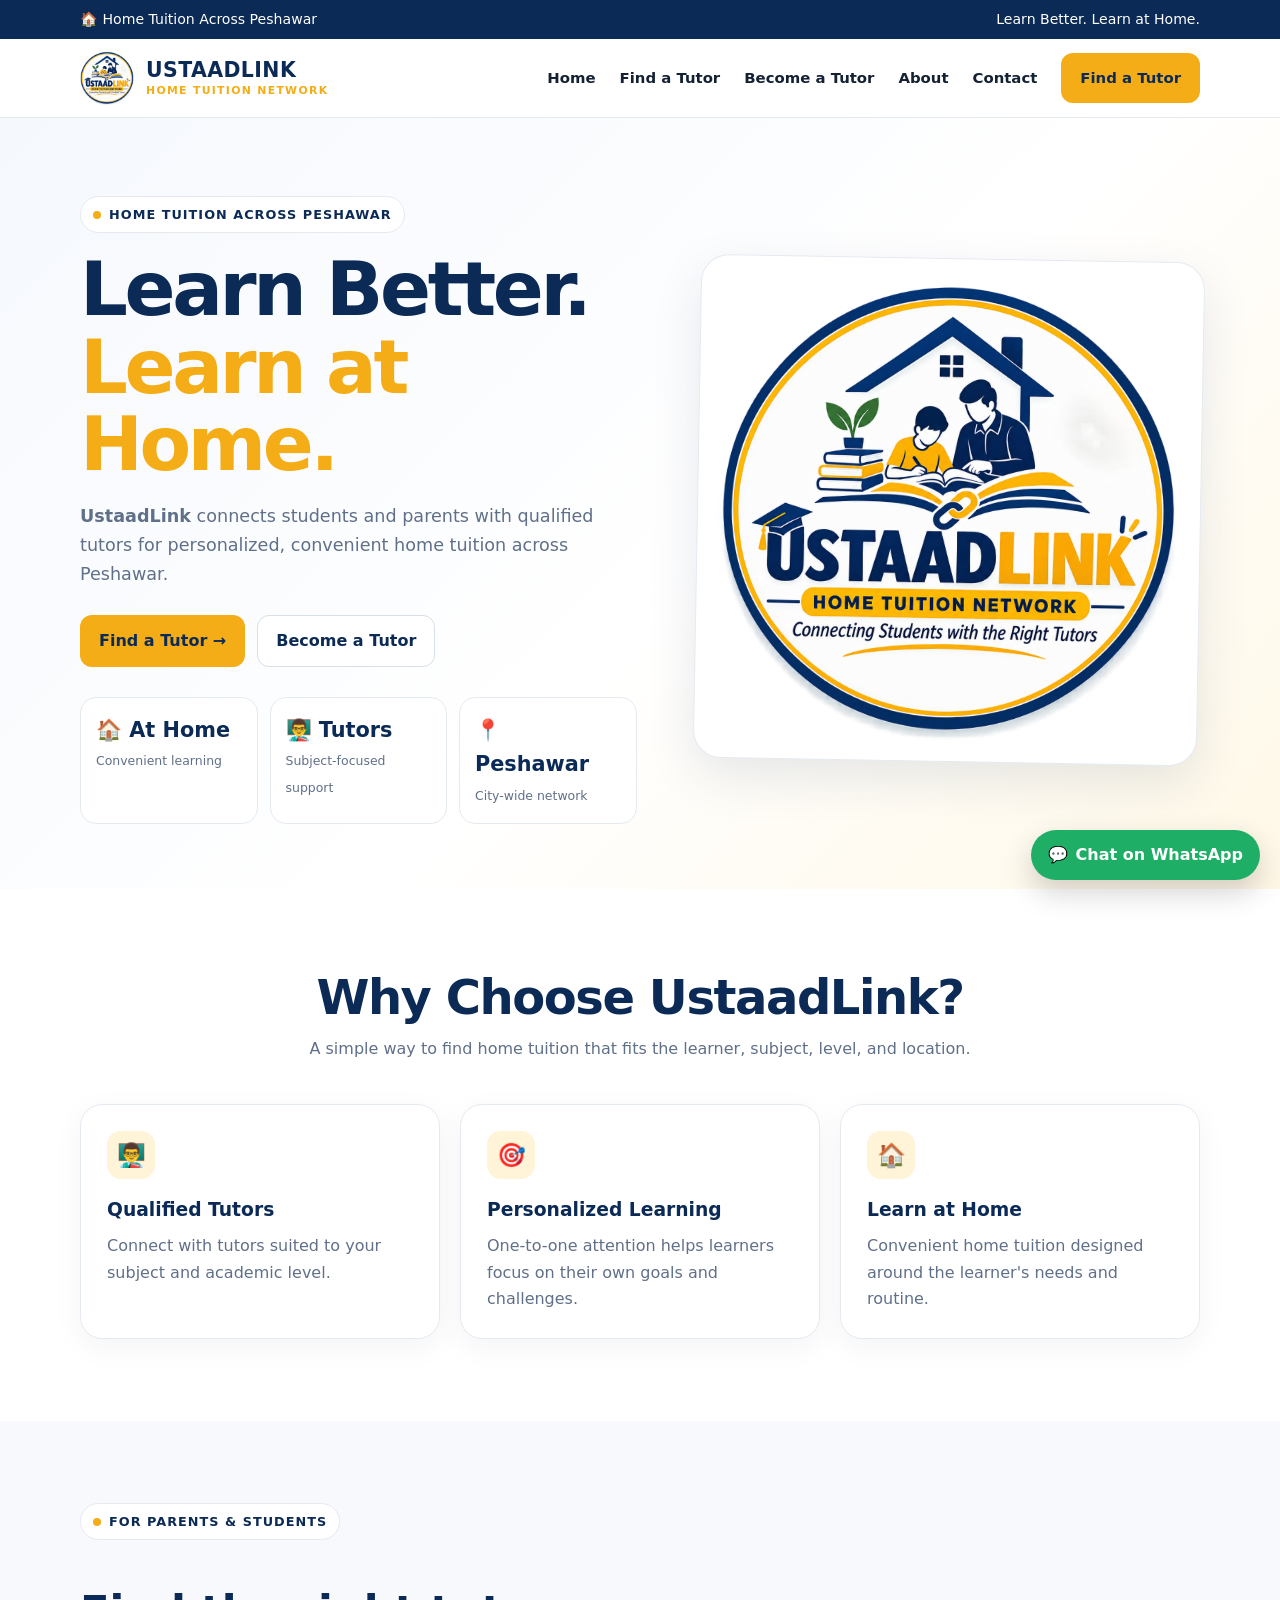
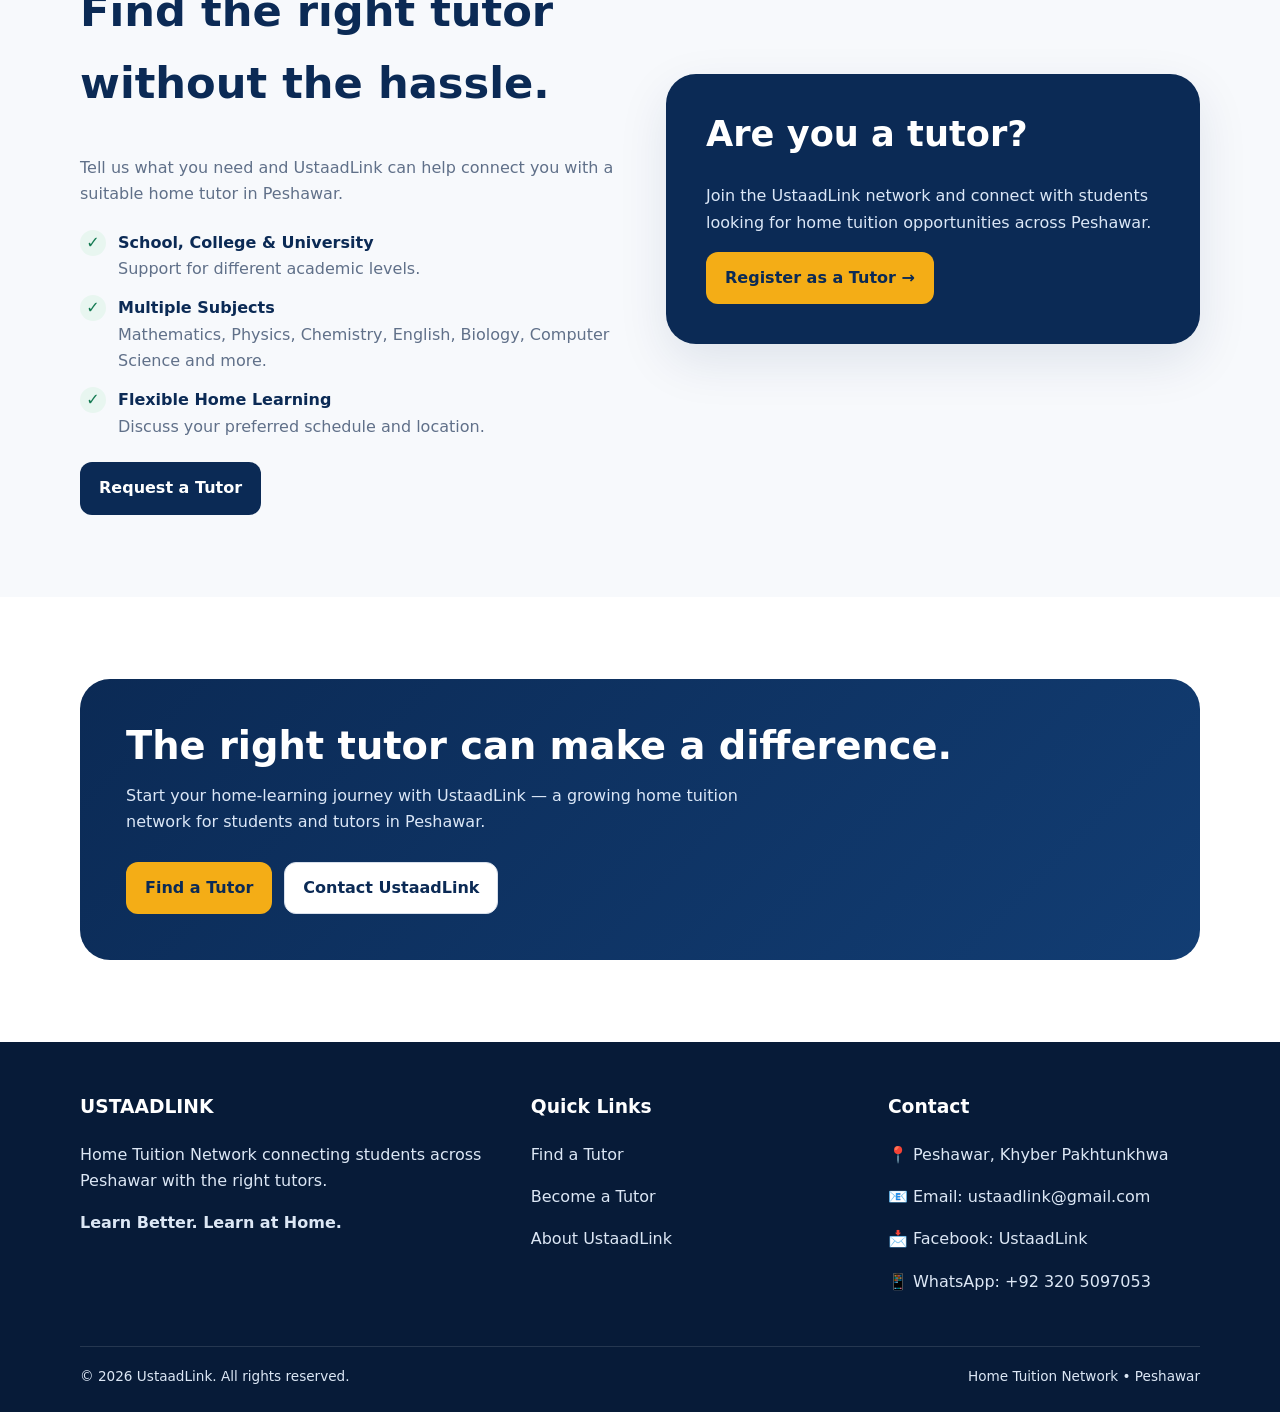
==== index.html @ d50613c5 "Add files via upload" ====
<!doctype html>
<html lang="en"><head><meta charset="utf-8"><meta name="viewport" content="width=device-width,initial-scale=1">
<title>UstaadLink | Home Tuition Network in Peshawar</title><meta name="description" content="UstaadLink connects students across Peshawar with qualified home tutors. Learn better. Learn at home.">
<link rel="stylesheet" href="styles.css"></head><body>

<div class="topbar"><div class="container"><span>🏠 Home Tuition Across Peshawar</span><span>Learn Better. Learn at Home.</span></div></div>
<header class="nav"><div class="container nav-inner">
<a class="brand" href="index.html"><img src="assets/ustaadlink-logo.png" alt="UstaadLink logo"><div class="brand-text"><strong>USTAADLINK</strong><span>HOME TUITION NETWORK</span></div></a>
<button class="menu-btn" aria-label="Open menu">☰</button>
<nav class="nav-links"><a class="active" href="index.html">Home</a><a class="" href="find-tutor.html">Find a Tutor</a><a class="" href="become-tutor.html">Become a Tutor</a><a class="" href="about.html">About</a><a class="" href="contact.html">Contact</a><a class="btn btn-primary" href="find-tutor.html">Find a Tutor</a></nav>
</div></header>

<main>
<section class="hero"><div class="container hero-grid">
<div>
<span class="kicker">Home Tuition Across Peshawar</span>
<h1>Learn Better.<br><span>Learn at Home.</span></h1>
<p><strong>UstaadLink</strong> connects students and parents with qualified tutors for personalized, convenient home tuition across Peshawar.</p>
<div class="actions"><a class="btn btn-primary" href="find-tutor.html">Find a Tutor →</a><a class="btn btn-outline" href="become-tutor.html">Become a Tutor</a></div>
<div class="stats"><div class="stat"><strong>🏠 At Home</strong><span>Convenient learning</span></div><div class="stat"><strong>👨‍🏫 Tutors</strong><span>Subject-focused support</span></div><div class="stat"><strong>📍 Peshawar</strong><span>City-wide network</span></div></div>
</div>
<div class="hero-card"><img src="assets/ustaadlink-logo.png" alt="UstaadLink Home Tuition Network logo"></div>
</div></section>

<section class="section"><div class="container"><div class="section-head"><h2>Why Choose UstaadLink?</h2><p>A simple way to find home tuition that fits the learner, subject, level, and location.</p></div>
<div class="grid-3">
<div class="card"><div class="card-icon">👨‍🏫</div><h3>Qualified Tutors</h3><p>Connect with tutors suited to your subject and academic level.</p></div>
<div class="card"><div class="card-icon">🎯</div><h3>Personalized Learning</h3><p>One-to-one attention helps learners focus on their own goals and challenges.</p></div>
<div class="card"><div class="card-icon">🏠</div><h3>Learn at Home</h3><p>Convenient home tuition designed around the learner's needs and routine.</p></div>
</div></div></section>

<section class="section alt"><div class="container split">
<div><span class="kicker">For Parents & Students</span><h2 style="font-size:2.7rem;color:var(--navy)">Find the right tutor without the hassle.</h2><p style="color:var(--muted)">Tell us what you need and UstaadLink can help connect you with a suitable home tutor in Peshawar.</p>
<div class="checks"><div class="check"><span class="check-icon">✓</span><div><b>School, College & University</b><br><span style="color:var(--muted)">Support for different academic levels.</span></div></div>
<div class="check"><span class="check-icon">✓</span><div><b>Multiple Subjects</b><br><span style="color:var(--muted)">Mathematics, Physics, Chemistry, English, Biology, Computer Science and more.</span></div></div>
<div class="check"><span class="check-icon">✓</span><div><b>Flexible Home Learning</b><br><span style="color:var(--muted)">Discuss your preferred schedule and location.</span></div></div></div>
<a class="btn btn-dark" href="find-tutor.html">Request a Tutor</a></div>
<div class="panel"><h2>Are you a tutor?</h2><p>Join the UstaadLink network and connect with students looking for home tuition opportunities across Peshawar.</p><a class="btn btn-primary" href="become-tutor.html">Register as a Tutor →</a></div>
</div></section>

<section class="section"><div class="container"><div class="cta"><h2>The right tutor can make a difference.</h2><p>Start your home-learning journey with UstaadLink — a growing home tuition network for students and tutors in Peshawar.</p><div class="actions"><a class="btn btn-primary" href="find-tutor.html">Find a Tutor</a><a class="btn btn-outline" href="contact.html">Contact UstaadLink</a></div></div></div></section>
</main>
<footer class="footer">
<div class="container footer-grid">
  <div>
    <h3>USTAADLINK</h3>
    <p>Home Tuition Network connecting students across Peshawar with the right tutors.</p>
    <p><strong>Learn Better. Learn at Home.</strong></p>
  </div>
  <div>
    <h3>Quick Links</h3>
    <p><a href="find-tutor.html">Find a Tutor</a></p>
    <p><a href="become-tutor.html">Become a Tutor</a></p>
    <p><a href="about.html">About UstaadLink</a></p>
  </div>
  <div>
    <h3>Contact</h3>
    <p>📍 Peshawar, Khyber Pakhtunkhwa</p><p>📧 <a href="mailto:ustaadlink@gmail.com">Email: ustaadlink@gmail.com</a></p>
    <p>📩 <a href="https://www.facebook.com/share/1cEtzWxbXN/" target="_blank" rel="noopener">Facebook: UstaadLink</a></p>
    <p>📱 <a href="https://wa.me/923205097053?text=Hello%20UstaadLink%2C%20I%20would%20like%20to%20know%20about%20home%20tuition." target="_blank" rel="noopener">WhatsApp: +92 320 5097053</a></p>
  </div>
</div>
<div class="container footer-bottom"><span>© <span id="year"></span> UstaadLink. All rights reserved.</span><span>Home Tuition Network • Peshawar</span></div>
</footer>
<a class="wa-float" href="https://wa.me/923205097053?text=Hello%20UstaadLink%2C%20I%20would%20like%20to%20know%20about%20home%20tuition." target="_blank" rel="noopener" aria-label="Chat with UstaadLink on WhatsApp">💬 <span>Chat on WhatsApp</span></a>
<script src="script.js"></script></body></html>
---- styles.css ----
:root{
  --navy:#0b2a55;
  --navy-2:#123d73;
  --gold:#f4ad16;
  --gold-2:#ffd36a;
  --ink:#142033;
  --muted:#607089;
  --paper:#f7f9fc;
  --white:#fff;
  --line:#e5eaf1;
  --success:#147a52;
  --shadow:0 18px 50px rgba(11,42,85,.10);
  --radius:22px;
}
*{box-sizing:border-box}
html{scroll-behavior:smooth}
body{margin:0;font-family:Inter,ui-sans-serif,system-ui,-apple-system,BlinkMacSystemFont,"Segoe UI",sans-serif;color:var(--ink);background:var(--white);line-height:1.65}
img{max-width:100%;display:block}
a{color:inherit;text-decoration:none}
.container{width:min(1120px,92%);margin:auto}
.topbar{background:var(--navy);color:#fff;font-size:.88rem}
.topbar .container{display:flex;justify-content:space-between;gap:20px;padding:8px 0}
.nav{position:sticky;top:0;z-index:50;background:rgba(255,255,255,.96);backdrop-filter:blur(12px);border-bottom:1px solid var(--line)}
.nav-inner{min-height:78px;display:flex;align-items:center;justify-content:space-between;gap:24px}
.brand{display:flex;align-items:center;gap:12px;font-weight:900}
.brand img{width:54px;height:54px;object-fit:contain}
.brand-text{line-height:1.05}
.brand-text strong{display:block;color:var(--navy);font-size:1.28rem;letter-spacing:.02em}
.brand-text span{display:block;color:var(--gold);font-size:.68rem;font-weight:800;letter-spacing:.12em;margin-top:4px}
.nav-links{display:flex;align-items:center;gap:24px;font-weight:700;font-size:.93rem}
.nav-links a:hover{color:var(--gold)}
.menu-btn{display:none;border:0;background:transparent;font-size:1.7rem;color:var(--navy)}
.btn{display:inline-flex;align-items:center;justify-content:center;gap:9px;border-radius:12px;padding:12px 18px;font-weight:800;border:1px solid transparent;cursor:pointer;transition:.2s}
.btn-primary{background:var(--gold);color:var(--navy)}
.btn-primary:hover{transform:translateY(-2px);box-shadow:0 10px 24px rgba(244,173,22,.25)}
.btn-dark{background:var(--navy);color:#fff}
.btn-outline{background:#fff;color:var(--navy);border-color:#d7dfeb}
.hero{background:linear-gradient(135deg,#f5f8fd 0%,#fff 56%,#fff8e7 100%);padding:78px 0 65px;overflow:hidden}
.hero-grid{display:grid;grid-template-columns:1.05fr .95fr;align-items:center;gap:60px}
.kicker{display:inline-flex;align-items:center;gap:8px;color:var(--navy);background:#fff;border:1px solid var(--line);padding:7px 12px;border-radius:999px;font-size:.8rem;font-weight:900;text-transform:uppercase;letter-spacing:.08em}
.kicker::before{content:"";width:8px;height:8px;background:var(--gold);border-radius:50%}
h1{font-size:clamp(2.55rem,6vw,4.7rem);line-height:1.03;margin:18px 0;color:var(--navy);letter-spacing:-.045em}
h1 span{color:var(--gold)}
.hero p{font-size:1.1rem;color:var(--muted);max-width:650px}
.actions{display:flex;flex-wrap:wrap;gap:12px;margin-top:26px}
.hero-card{background:#fff;border:1px solid var(--line);border-radius:28px;padding:18px;box-shadow:var(--shadow);transform:rotate(1deg)}
.hero-card img{width:100%;aspect-ratio:1/1;object-fit:contain;border-radius:20px;background:#fff}
.stats{display:grid;grid-template-columns:repeat(3,1fr);gap:12px;margin-top:30px}
.stat{background:#fff;border:1px solid var(--line);border-radius:16px;padding:15px}
.stat strong{display:block;color:var(--navy);font-size:1.3rem}
.stat span{font-size:.78rem;color:var(--muted)}
.section{padding:82px 0}
.section.alt{background:var(--paper)}
.section-head{max-width:720px;margin:0 auto 42px;text-align:center}
.section-head h2{font-size:clamp(2rem,4vw,3rem);line-height:1.1;color:var(--navy);margin:0 0 12px;letter-spacing:-.03em}
.section-head p{color:var(--muted);margin:0}
.grid-3{display:grid;grid-template-columns:repeat(3,1fr);gap:20px}
.card{background:#fff;border:1px solid var(--line);border-radius:var(--radius);padding:26px;box-shadow:0 8px 30px rgba(11,42,85,.05)}
.card-icon{width:48px;height:48px;border-radius:14px;background:#fff4d7;display:grid;place-items:center;font-size:1.45rem;margin-bottom:16px}
.card h3{margin:0 0 7px;color:var(--navy)}
.card p{margin:0;color:var(--muted)}
.split{display:grid;grid-template-columns:1fr 1fr;gap:52px;align-items:center}
.checks{display:grid;gap:13px;margin:22px 0}
.check{display:flex;gap:12px;align-items:flex-start}
.check b{color:var(--navy)}
.check-icon{flex:0 0 26px;height:26px;border-radius:50%;background:#e8f6f0;color:var(--success);display:grid;place-items:center;font-weight:900}
.panel{background:var(--navy);color:#fff;border-radius:30px;padding:40px;box-shadow:var(--shadow)}
.panel h2{margin-top:0;font-size:2.2rem;line-height:1.15}
.panel p{color:#dbe7f7}
.form-wrap{max-width:820px;margin:auto;background:#fff;border:1px solid var(--line);border-radius:28px;padding:30px;box-shadow:var(--shadow)}
.form-grid{display:grid;grid-template-columns:1fr 1fr;gap:18px}
.field{display:grid;gap:7px}
.field.full{grid-column:1/-1}
label{font-weight:800;color:var(--navy);font-size:.9rem}
input,select,textarea{width:100%;border:1px solid #d8e0eb;border-radius:11px;padding:12px 13px;font:inherit;outline:none;background:#fff}
input:focus,select:focus,textarea:focus{border-color:var(--gold);box-shadow:0 0 0 3px rgba(244,173,22,.14)}
textarea{min-height:130px;resize:vertical}
.form-note{color:var(--muted);font-size:.85rem}
.notice{display:none;margin-top:16px;background:#eaf8f2;color:#116b49;border:1px solid #ccecdf;padding:12px 14px;border-radius:12px;font-weight:700}
.cta{background:linear-gradient(135deg,var(--navy),var(--navy-2));color:#fff;border-radius:30px;padding:46px}
.cta h2{margin:0 0 8px;font-size:2.4rem;line-height:1.1}
.cta p{color:#dbe7f7;max-width:650px}
.footer{background:#071b38;color:#dce7f5;padding:50px 0 24px}
.footer-grid{display:grid;grid-template-columns:1.3fr 1fr 1fr;gap:45px}
.footer h3{color:#fff;margin-top:0}
.footer a:hover{color:var(--gold)}
.footer-bottom{border-top:1px solid rgba(255,255,255,.12);margin-top:35px;padding-top:18px;font-size:.85rem;display:flex;justify-content:space-between;gap:20px}
.page-hero{background:var(--paper);padding:55px 0}
.page-hero h1{font-size:clamp(2.3rem,5vw,3.7rem);margin:0 0 10px}
.breadcrumb{font-size:.9rem;color:var(--muted);margin-bottom:14px}
.service-list{display:grid;gap:12px}
.service{display:flex;gap:14px;align-items:flex-start;padding:16px;border:1px solid var(--line);border-radius:15px}
.service strong{color:var(--navy);display:block}
.faq{max-width:850px;margin:auto}
details{border:1px solid var(--line);border-radius:14px;padding:16px 18px;margin-bottom:12px;background:#fff}
summary{cursor:pointer;font-weight:800;color:var(--navy)}
@media(max-width:850px){
  .nav-links{display:none;position:absolute;left:0;right:0;top:78px;background:#fff;border-bottom:1px solid var(--line);padding:20px;flex-direction:column;align-items:flex-start}
  .nav-links.open{display:flex}
  .menu-btn{display:block}
  .hero-grid,.split{grid-template-columns:1fr;gap:35px}
  .hero{padding-top:55px}
  .grid-3{grid-template-columns:1fr}
  .footer-grid{grid-template-columns:1fr 1fr}
}
@media(max-width:560px){
  .topbar .container{flex-direction:column;gap:0}
  .nav-inner{min-height:70px}
  .brand img{width:46px;height:46px}
  .brand-text strong{font-size:1.05rem}
  .brand-text span{font-size:.56rem}
  .stats{grid-template-columns:1fr}
  .form-grid{grid-template-columns:1fr}
  .field.full{grid-column:auto}
  .cta{padding:30px}
  .footer-grid{grid-template-columns:1fr}
  .footer-bottom{flex-direction:column}
}

.wa-float{position:fixed;right:20px;bottom:20px;z-index:100;display:flex;align-items:center;gap:8px;background:#1fae66;color:#fff;border-radius:999px;padding:12px 17px;font-weight:900;box-shadow:0 12px 30px rgba(0,0,0,.18);transition:.2s}
.wa-float:hover{transform:translateY(-3px);box-shadow:0 16px 34px rgba(0,0,0,.22)}
@media(max-width:560px){.wa-float{right:14px;bottom:14px;padding:11px 14px}.wa-float span{display:none}}
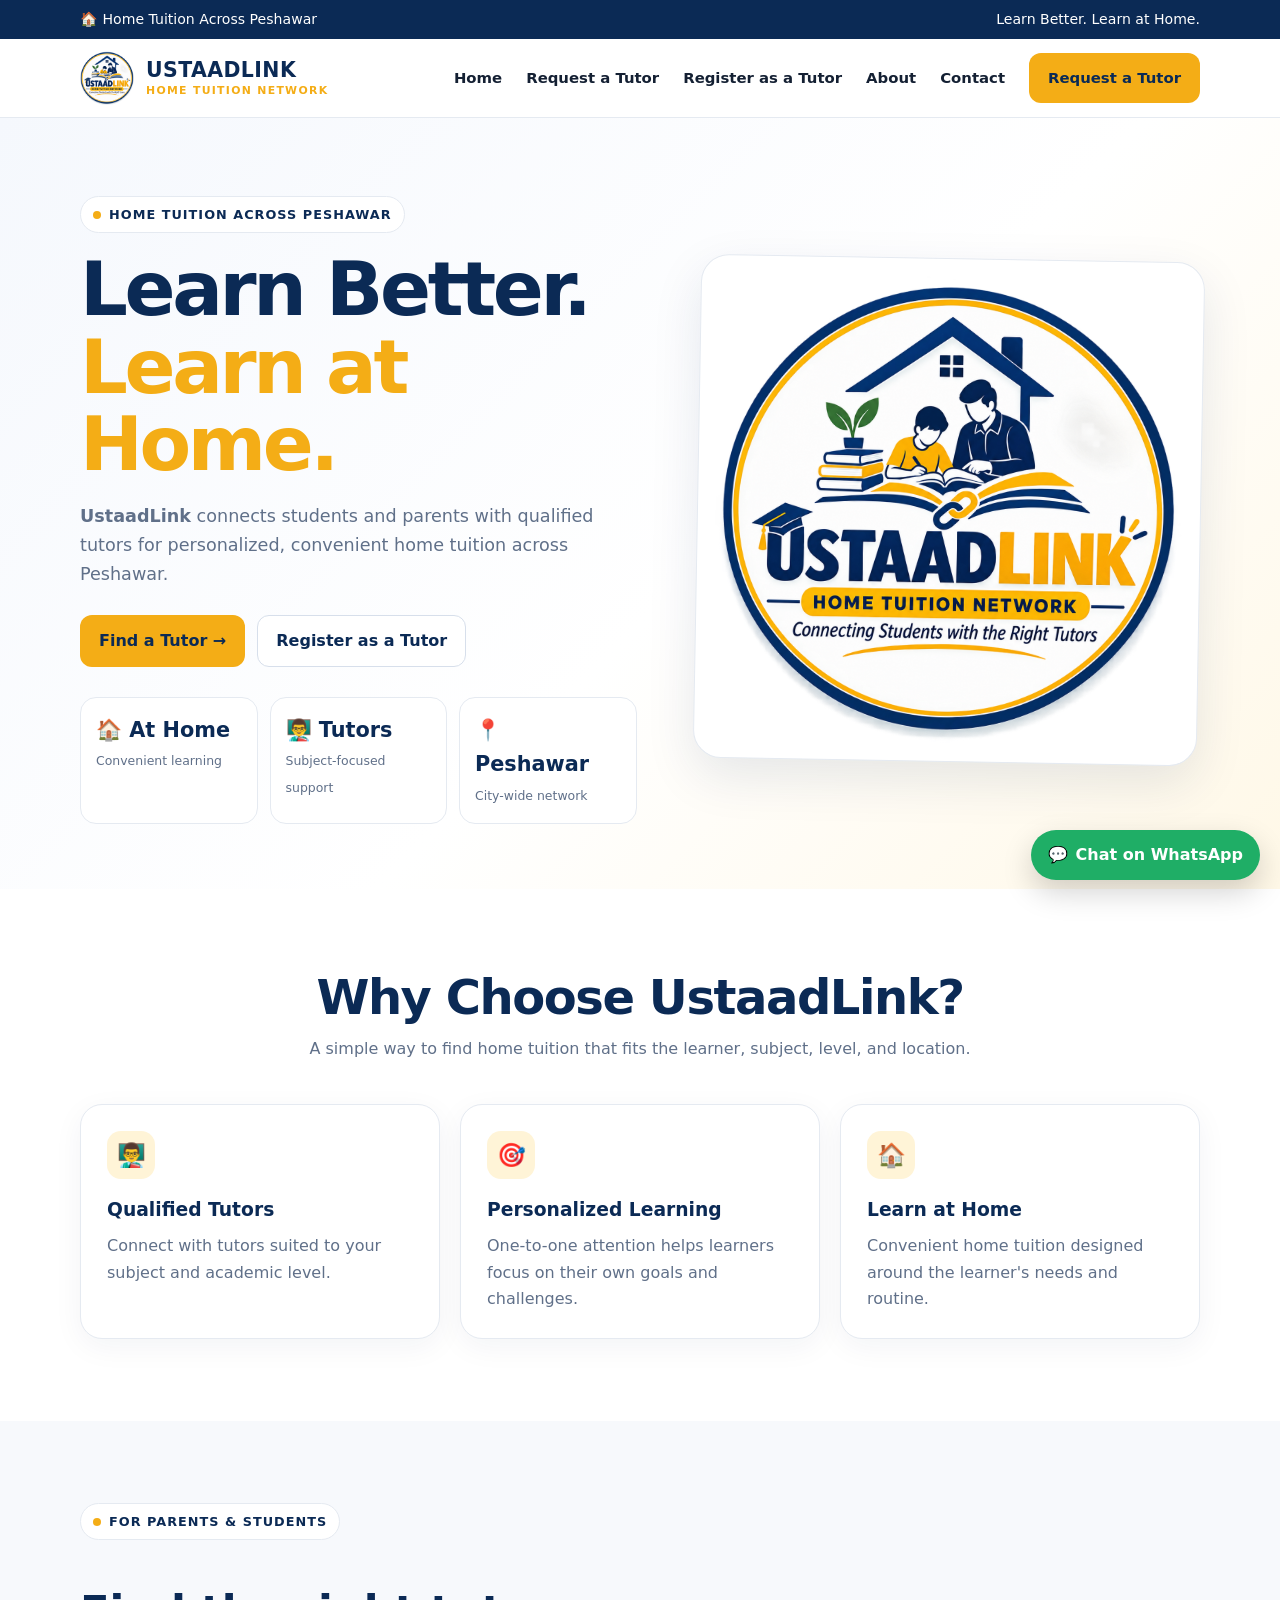
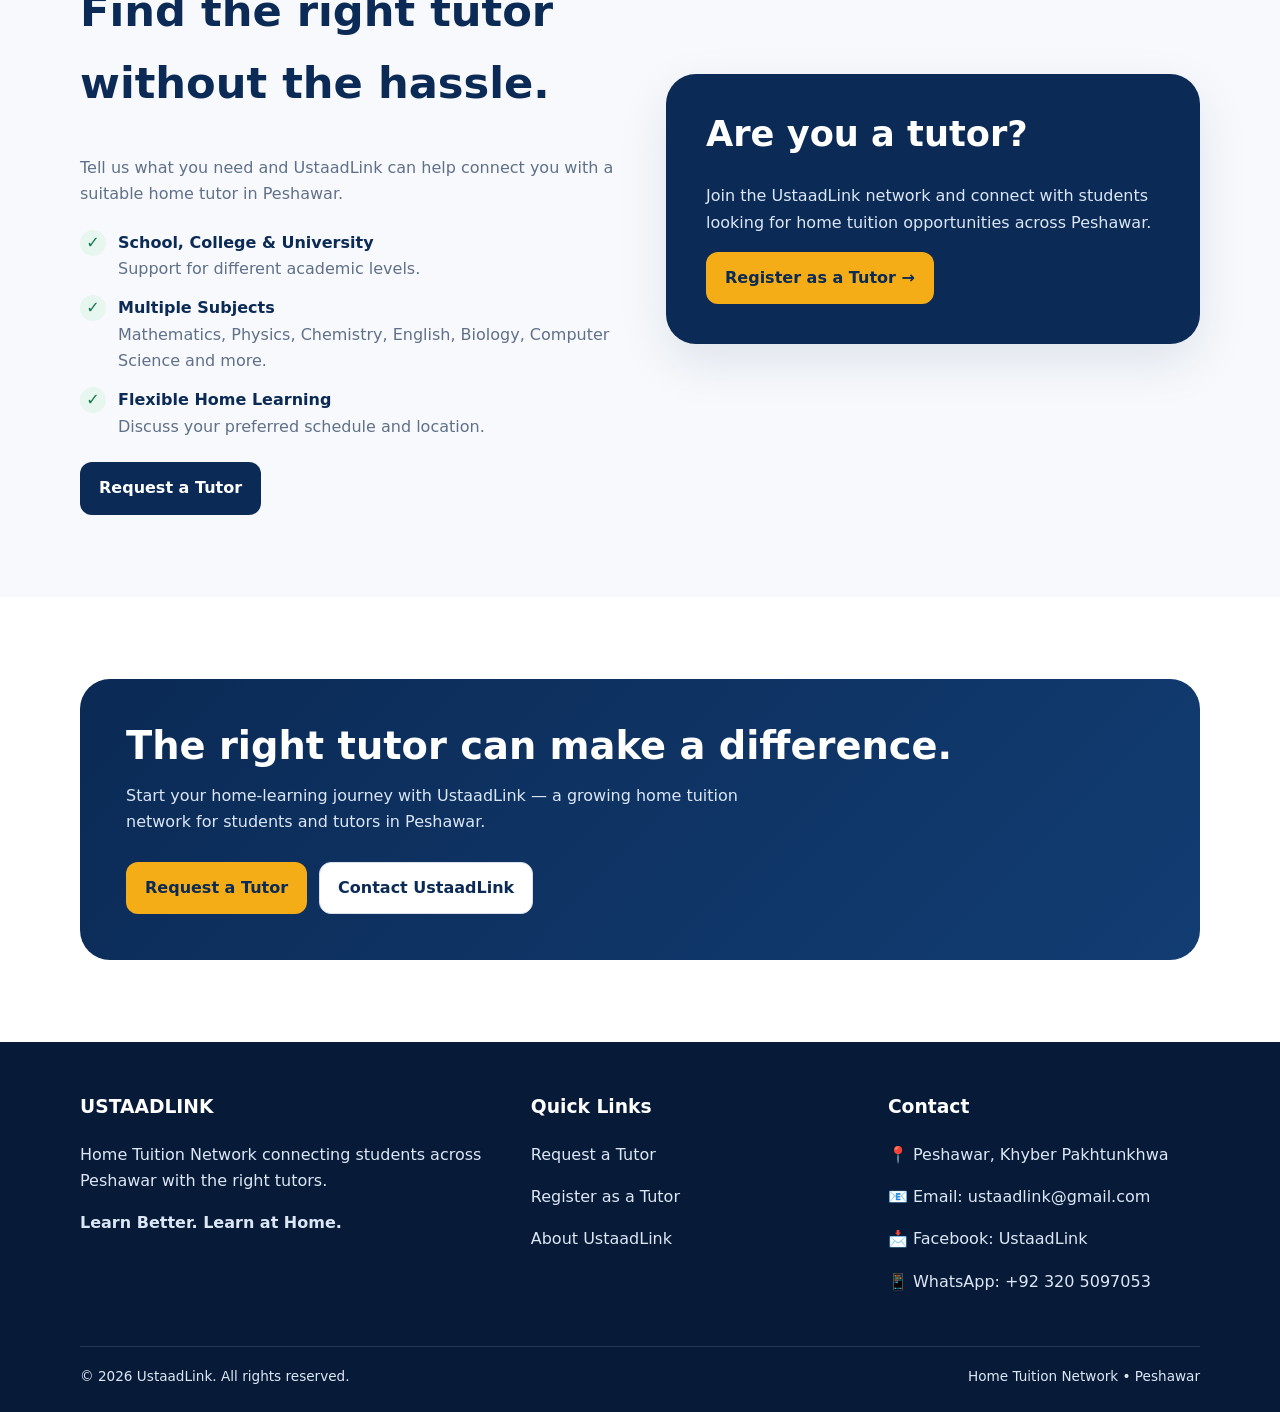
==== commit 55ec7594: "Add files via upload" ====
--- a/index.html
+++ b/index.html
@@ -7,7 +7,7 @@
 <header class="nav"><div class="container nav-inner">
 <a class="brand" href="index.html"><img src="assets/ustaadlink-logo.png" alt="UstaadLink logo"><div class="brand-text"><strong>USTAADLINK</strong><span>HOME TUITION NETWORK</span></div></a>
 <button class="menu-btn" aria-label="Open menu">☰</button>
-<nav class="nav-links"><a class="active" href="index.html">Home</a><a class="" href="find-tutor.html">Find a Tutor</a><a class="" href="become-tutor.html">Become a Tutor</a><a class="" href="about.html">About</a><a class="" href="contact.html">Contact</a><a class="btn btn-primary" href="find-tutor.html">Find a Tutor</a></nav>
+<nav class="nav-links"><a class="active" href="index.html">Home</a><a class="" href="https://docs.google.com/forms/d/e/1FAIpQLSf3kfEa26MfJnzSAcsX6FRQfV_d2puRMYpvAgBxADYD0AOOvg/viewform?usp=sharing&ouid=113590948950797809199" target="_blank" rel="noopener">Request a Tutor</a><a class="" href="https://docs.google.com/forms/d/e/1FAIpQLSexO3IpAbXvM3Q0B4hpcRJeRw_AQ2tTlvOj2KcFxLcwiENM4A/viewform?usp=dialog" target="_blank" rel="noopener">Register as a Tutor</a><a class="" href="about.html">About</a><a class="" href="contact.html">Contact</a><a class="btn btn-primary" href="https://docs.google.com/forms/d/e/1FAIpQLSf3kfEa26MfJnzSAcsX6FRQfV_d2puRMYpvAgBxADYD0AOOvg/viewform?usp=sharing&ouid=113590948950797809199" target="_blank" rel="noopener">Request a Tutor</a></nav>
 </div></header>
 
 <main>
@@ -16,7 +16,7 @@
 <span class="kicker">Home Tuition Across Peshawar</span>
 <h1>Learn Better.<br><span>Learn at Home.</span></h1>
 <p><strong>UstaadLink</strong> connects students and parents with qualified tutors for personalized, convenient home tuition across Peshawar.</p>
-<div class="actions"><a class="btn btn-primary" href="find-tutor.html">Find a Tutor →</a><a class="btn btn-outline" href="become-tutor.html">Become a Tutor</a></div>
+<div class="actions"><a class="btn btn-primary" href="https://docs.google.com/forms/d/e/1FAIpQLSf3kfEa26MfJnzSAcsX6FRQfV_d2puRMYpvAgBxADYD0AOOvg/viewform?usp=sharing&ouid=113590948950797809199" target="_blank" rel="noopener">Find a Tutor →</a><a class="btn btn-outline" href="https://docs.google.com/forms/d/e/1FAIpQLSexO3IpAbXvM3Q0B4hpcRJeRw_AQ2tTlvOj2KcFxLcwiENM4A/viewform?usp=dialog" target="_blank" rel="noopener">Register as a Tutor</a></div>
 <div class="stats"><div class="stat"><strong>🏠 At Home</strong><span>Convenient learning</span></div><div class="stat"><strong>👨‍🏫 Tutors</strong><span>Subject-focused support</span></div><div class="stat"><strong>📍 Peshawar</strong><span>City-wide network</span></div></div>
 </div>
 <div class="hero-card"><img src="assets/ustaadlink-logo.png" alt="UstaadLink Home Tuition Network logo"></div>
@@ -34,11 +34,11 @@
 <div class="checks"><div class="check"><span class="check-icon">✓</span><div><b>School, College & University</b><br><span style="color:var(--muted)">Support for different academic levels.</span></div></div>
 <div class="check"><span class="check-icon">✓</span><div><b>Multiple Subjects</b><br><span style="color:var(--muted)">Mathematics, Physics, Chemistry, English, Biology, Computer Science and more.</span></div></div>
 <div class="check"><span class="check-icon">✓</span><div><b>Flexible Home Learning</b><br><span style="color:var(--muted)">Discuss your preferred schedule and location.</span></div></div></div>
-<a class="btn btn-dark" href="find-tutor.html">Request a Tutor</a></div>
-<div class="panel"><h2>Are you a tutor?</h2><p>Join the UstaadLink network and connect with students looking for home tuition opportunities across Peshawar.</p><a class="btn btn-primary" href="become-tutor.html">Register as a Tutor →</a></div>
+<a class="btn btn-dark" href="https://docs.google.com/forms/d/e/1FAIpQLSf3kfEa26MfJnzSAcsX6FRQfV_d2puRMYpvAgBxADYD0AOOvg/viewform?usp=sharing&ouid=113590948950797809199" target="_blank" rel="noopener">Request a Tutor</a></div>
+<div class="panel"><h2>Are you a tutor?</h2><p>Join the UstaadLink network and connect with students looking for home tuition opportunities across Peshawar.</p><a class="btn btn-primary" href="https://docs.google.com/forms/d/e/1FAIpQLSexO3IpAbXvM3Q0B4hpcRJeRw_AQ2tTlvOj2KcFxLcwiENM4A/viewform?usp=dialog" target="_blank" rel="noopener">Register as a Tutor →</a></div>
 </div></section>
 
-<section class="section"><div class="container"><div class="cta"><h2>The right tutor can make a difference.</h2><p>Start your home-learning journey with UstaadLink — a growing home tuition network for students and tutors in Peshawar.</p><div class="actions"><a class="btn btn-primary" href="find-tutor.html">Find a Tutor</a><a class="btn btn-outline" href="contact.html">Contact UstaadLink</a></div></div></div></section>
+<section class="section"><div class="container"><div class="cta"><h2>The right tutor can make a difference.</h2><p>Start your home-learning journey with UstaadLink — a growing home tuition network for students and tutors in Peshawar.</p><div class="actions"><a class="btn btn-primary" href="https://docs.google.com/forms/d/e/1FAIpQLSf3kfEa26MfJnzSAcsX6FRQfV_d2puRMYpvAgBxADYD0AOOvg/viewform?usp=sharing&ouid=113590948950797809199" target="_blank" rel="noopener">Request a Tutor</a><a class="btn btn-outline" href="contact.html">Contact UstaadLink</a></div></div></div></section>
 </main>
 <footer class="footer">
 <div class="container footer-grid">
@@ -49,8 +49,8 @@
   </div>
   <div>
     <h3>Quick Links</h3>
-    <p><a href="find-tutor.html">Find a Tutor</a></p>
-    <p><a href="become-tutor.html">Become a Tutor</a></p>
+    <p><a href="https://docs.google.com/forms/d/e/1FAIpQLSf3kfEa26MfJnzSAcsX6FRQfV_d2puRMYpvAgBxADYD0AOOvg/viewform?usp=sharing&ouid=113590948950797809199" target="_blank" rel="noopener">Request a Tutor</a></p>
+    <p><a href="https://docs.google.com/forms/d/e/1FAIpQLSexO3IpAbXvM3Q0B4hpcRJeRw_AQ2tTlvOj2KcFxLcwiENM4A/viewform?usp=dialog" target="_blank" rel="noopener">Register as a Tutor</a></p>
     <p><a href="about.html">About UstaadLink</a></p>
   </div>
   <div>
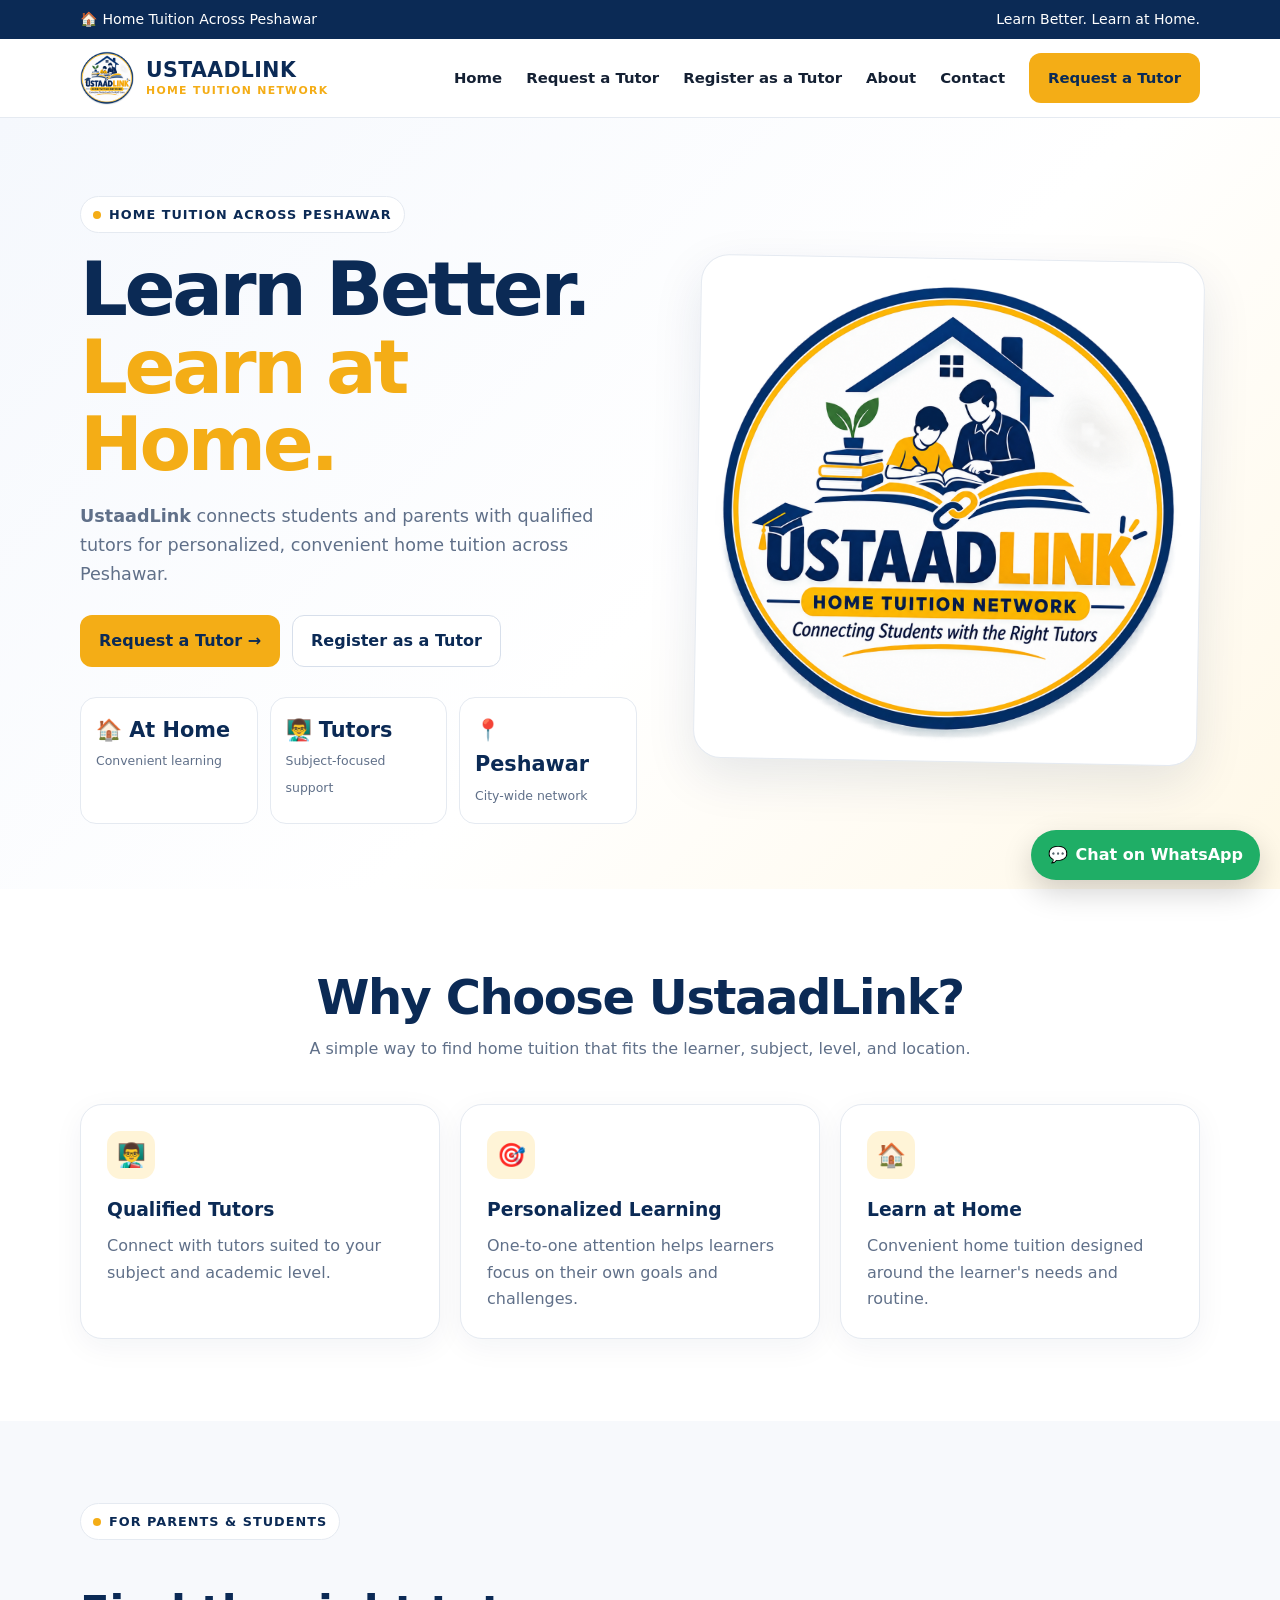
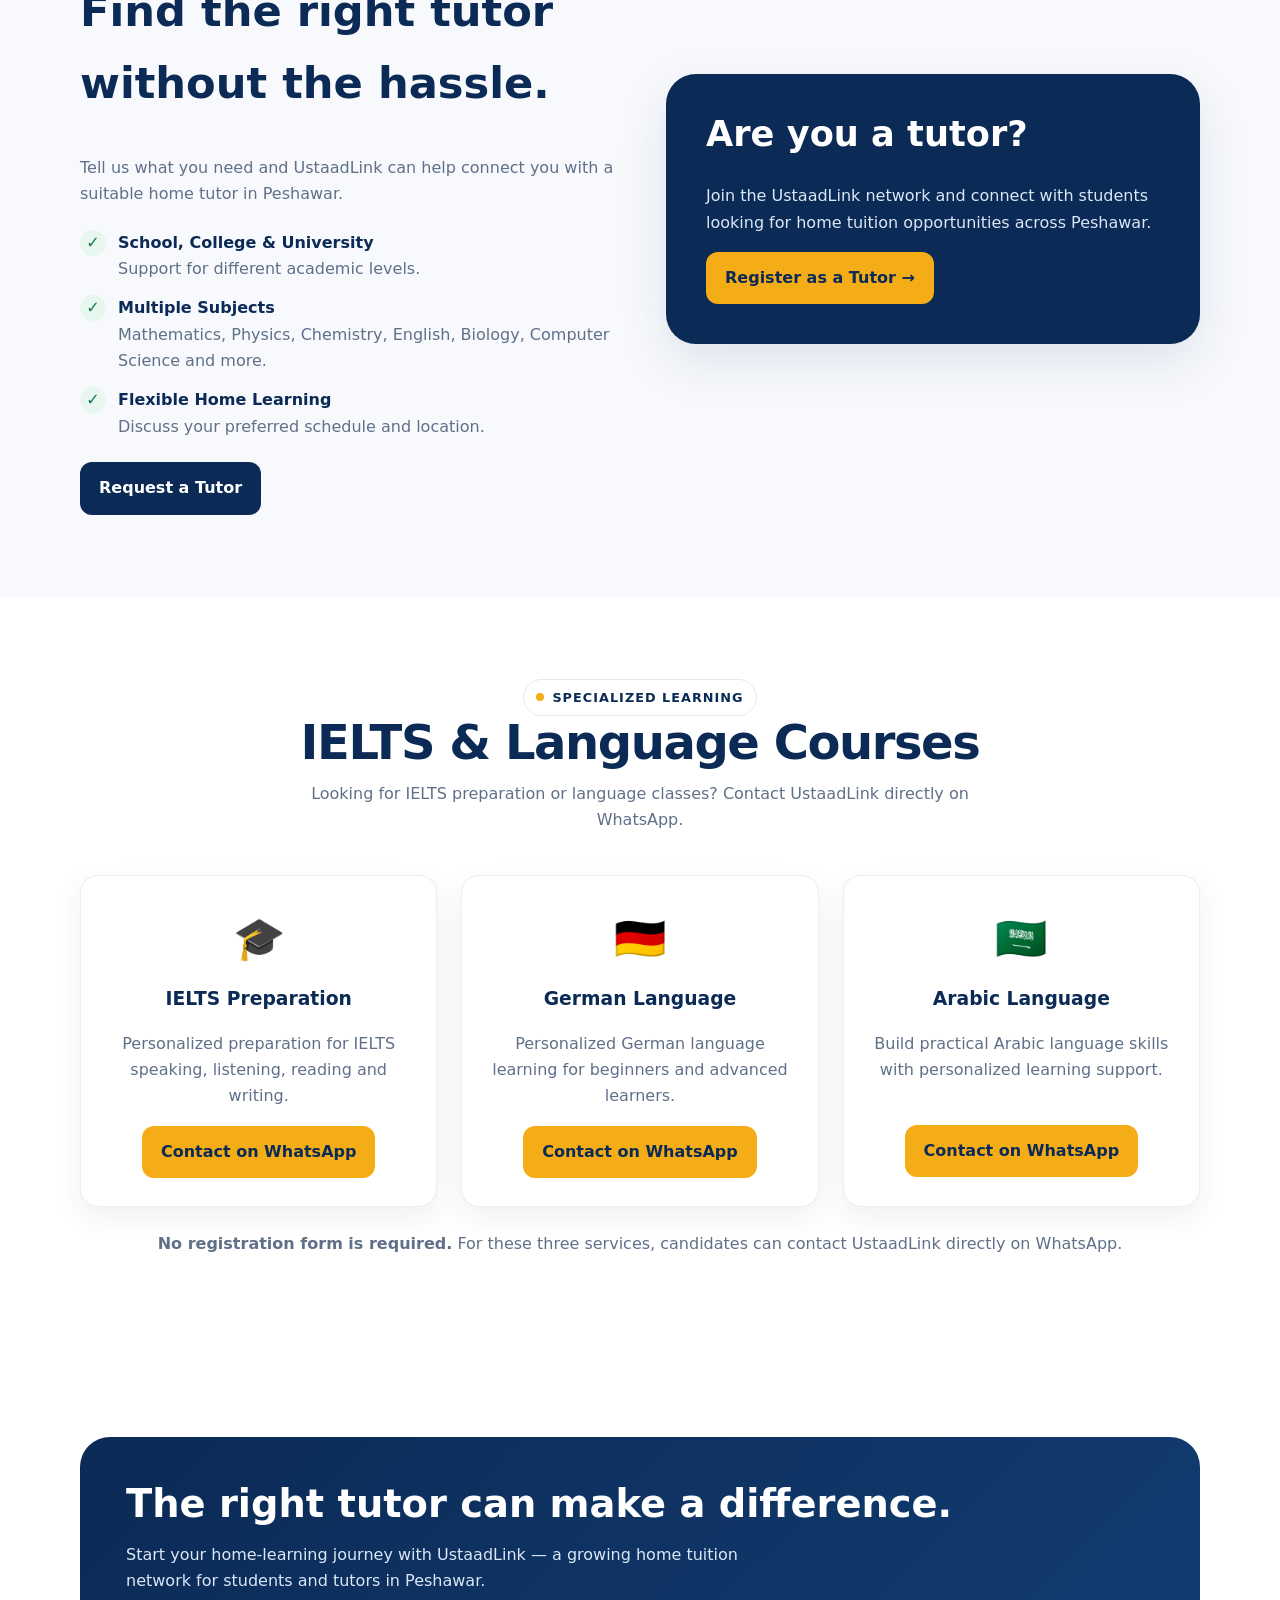
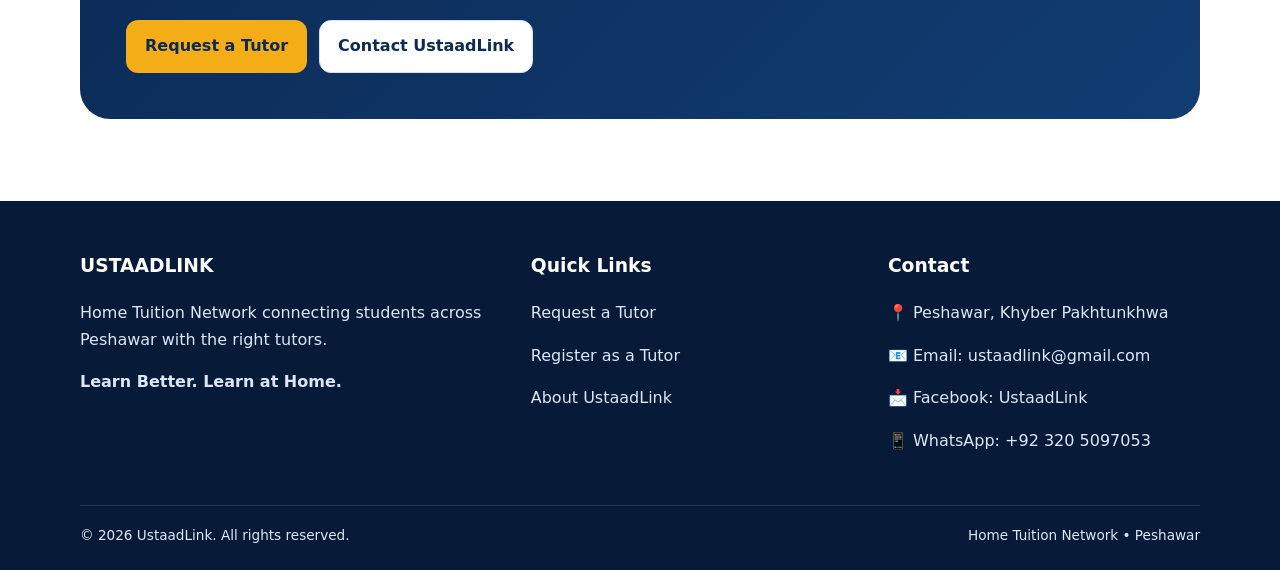
==== commit b76b65e6: "Add files via upload" ====
--- a/index.html
+++ b/index.html
@@ -16,7 +16,7 @@
 <span class="kicker">Home Tuition Across Peshawar</span>
 <h1>Learn Better.<br><span>Learn at Home.</span></h1>
 <p><strong>UstaadLink</strong> connects students and parents with qualified tutors for personalized, convenient home tuition across Peshawar.</p>
-<div class="actions"><a class="btn btn-primary" href="https://docs.google.com/forms/d/e/1FAIpQLSf3kfEa26MfJnzSAcsX6FRQfV_d2puRMYpvAgBxADYD0AOOvg/viewform?usp=sharing&ouid=113590948950797809199" target="_blank" rel="noopener">Find a Tutor →</a><a class="btn btn-outline" href="https://docs.google.com/forms/d/e/1FAIpQLSexO3IpAbXvM3Q0B4hpcRJeRw_AQ2tTlvOj2KcFxLcwiENM4A/viewform?usp=dialog" target="_blank" rel="noopener">Register as a Tutor</a></div>
+<div class="actions"><a class="btn btn-primary" href="https://docs.google.com/forms/d/e/1FAIpQLSf3kfEa26MfJnzSAcsX6FRQfV_d2puRMYpvAgBxADYD0AOOvg/viewform?usp=sharing&ouid=113590948950797809199" target="_blank" rel="noopener">Request a Tutor →</a><a class="btn btn-outline" href="https://docs.google.com/forms/d/e/1FAIpQLSexO3IpAbXvM3Q0B4hpcRJeRw_AQ2tTlvOj2KcFxLcwiENM4A/viewform?usp=dialog" target="_blank" rel="noopener">Register as a Tutor</a></div>
 <div class="stats"><div class="stat"><strong>🏠 At Home</strong><span>Convenient learning</span></div><div class="stat"><strong>👨‍🏫 Tutors</strong><span>Subject-focused support</span></div><div class="stat"><strong>📍 Peshawar</strong><span>City-wide network</span></div></div>
 </div>
 <div class="hero-card"><img src="assets/ustaadlink-logo.png" alt="UstaadLink Home Tuition Network logo"></div>
@@ -37,6 +37,23 @@
 <a class="btn btn-dark" href="https://docs.google.com/forms/d/e/1FAIpQLSf3kfEa26MfJnzSAcsX6FRQfV_d2puRMYpvAgBxADYD0AOOvg/viewform?usp=sharing&ouid=113590948950797809199" target="_blank" rel="noopener">Request a Tutor</a></div>
 <div class="panel"><h2>Are you a tutor?</h2><p>Join the UstaadLink network and connect with students looking for home tuition opportunities across Peshawar.</p><a class="btn btn-primary" href="https://docs.google.com/forms/d/e/1FAIpQLSexO3IpAbXvM3Q0B4hpcRJeRw_AQ2tTlvOj2KcFxLcwiENM4A/viewform?usp=dialog" target="_blank" rel="noopener">Register as a Tutor →</a></div>
 </div></section>
+
+
+<section class="section language-services" id="language-services">
+  <div class="container">
+    <div class="section-head">
+      <span class="kicker">Specialized Learning</span>
+      <h2>IELTS & Language Courses</h2>
+      <p>Looking for IELTS preparation or language classes? Contact UstaadLink directly on WhatsApp.</p>
+    </div>
+    <div class="language-grid">
+      <article class="language-card"><div class="language-icon">🎓</div><h3>IELTS Preparation</h3><p>Personalized preparation for IELTS speaking, listening, reading and writing.</p><a class="btn btn-primary" href="https://wa.me/923205097053?text=Hello%20UstaadLink%2C%20I%20am%20interested%20in%20IELTS%20Preparation." target="_blank" rel="noopener">Contact on WhatsApp</a></article>
+      <article class="language-card"><div class="language-icon">🇩🇪</div><h3>German Language</h3><p>Personalized German language learning for beginners and advanced learners.</p><a class="btn btn-primary" href="https://wa.me/923205097053?text=Hello%20UstaadLink%2C%20I%20am%20interested%20in%20German%20Language%20classes." target="_blank" rel="noopener">Contact on WhatsApp</a></article>
+      <article class="language-card"><div class="language-icon">🇸🇦</div><h3>Arabic Language</h3><p>Build practical Arabic language skills with personalized learning support.</p><a class="btn btn-primary" href="https://wa.me/923205097053?text=Hello%20UstaadLink%2C%20I%20am%20interested%20in%20Arabic%20Language%20classes." target="_blank" rel="noopener">Contact on WhatsApp</a></article>
+    </div>
+    <p class="language-note"><strong>No registration form is required.</strong> For these three services, candidates can contact UstaadLink directly on WhatsApp.</p>
+  </div>
+</section>
 
 <section class="section"><div class="container"><div class="cta"><h2>The right tutor can make a difference.</h2><p>Start your home-learning journey with UstaadLink — a growing home tuition network for students and tutors in Peshawar.</p><div class="actions"><a class="btn btn-primary" href="https://docs.google.com/forms/d/e/1FAIpQLSf3kfEa26MfJnzSAcsX6FRQfV_d2puRMYpvAgBxADYD0AOOvg/viewform?usp=sharing&ouid=113590948950797809199" target="_blank" rel="noopener">Request a Tutor</a><a class="btn btn-outline" href="contact.html">Contact UstaadLink</a></div></div></div></section>
 </main>
--- a/styles.css
+++ b/styles.css
@@ -121,3 +121,11 @@
 .wa-float{position:fixed;right:20px;bottom:20px;z-index:100;display:flex;align-items:center;gap:8px;background:#1fae66;color:#fff;border-radius:999px;padding:12px 17px;font-weight:900;box-shadow:0 12px 30px rgba(0,0,0,.18);transition:.2s}
 .wa-float:hover{transform:translateY(-3px);box-shadow:0 16px 34px rgba(0,0,0,.22)}
 @media(max-width:560px){.wa-float{right:14px;bottom:14px;padding:11px 14px}.wa-float span{display:none}}
+
+.language-grid{display:grid;grid-template-columns:repeat(3,1fr);gap:24px;margin-top:28px}
+.language-card{background:#fff;border:1px solid rgba(15,43,70,.08);border-radius:18px;padding:28px;text-align:center;box-shadow:0 10px 28px rgba(15,43,70,.07)}
+.language-icon{font-size:42px;margin-bottom:10px}
+.language-card h3{margin:8px 0 10px;color:var(--navy)}
+.language-card p{color:var(--muted);line-height:1.65;min-height:78px}
+.language-note{text-align:center;color:var(--muted);margin-top:24px}
+@media(max-width:850px){.language-grid{grid-template-columns:1fr}}
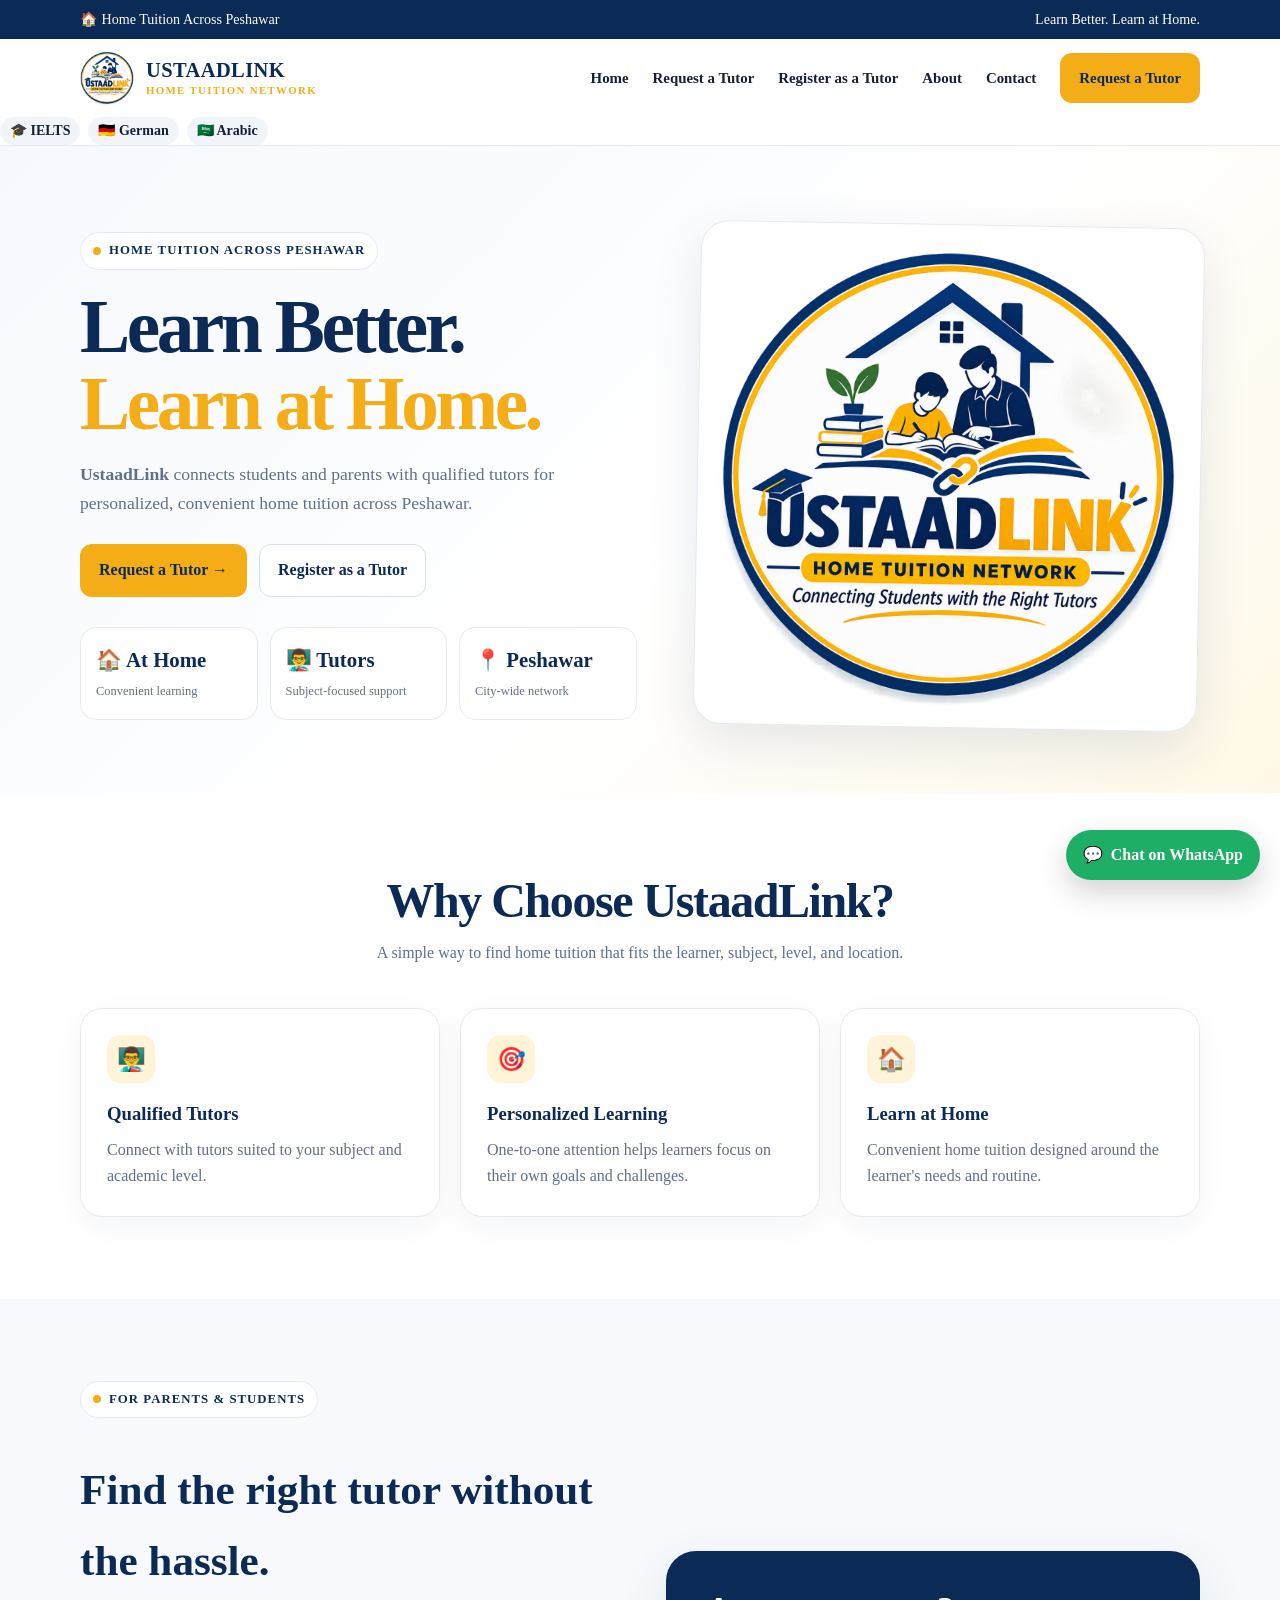
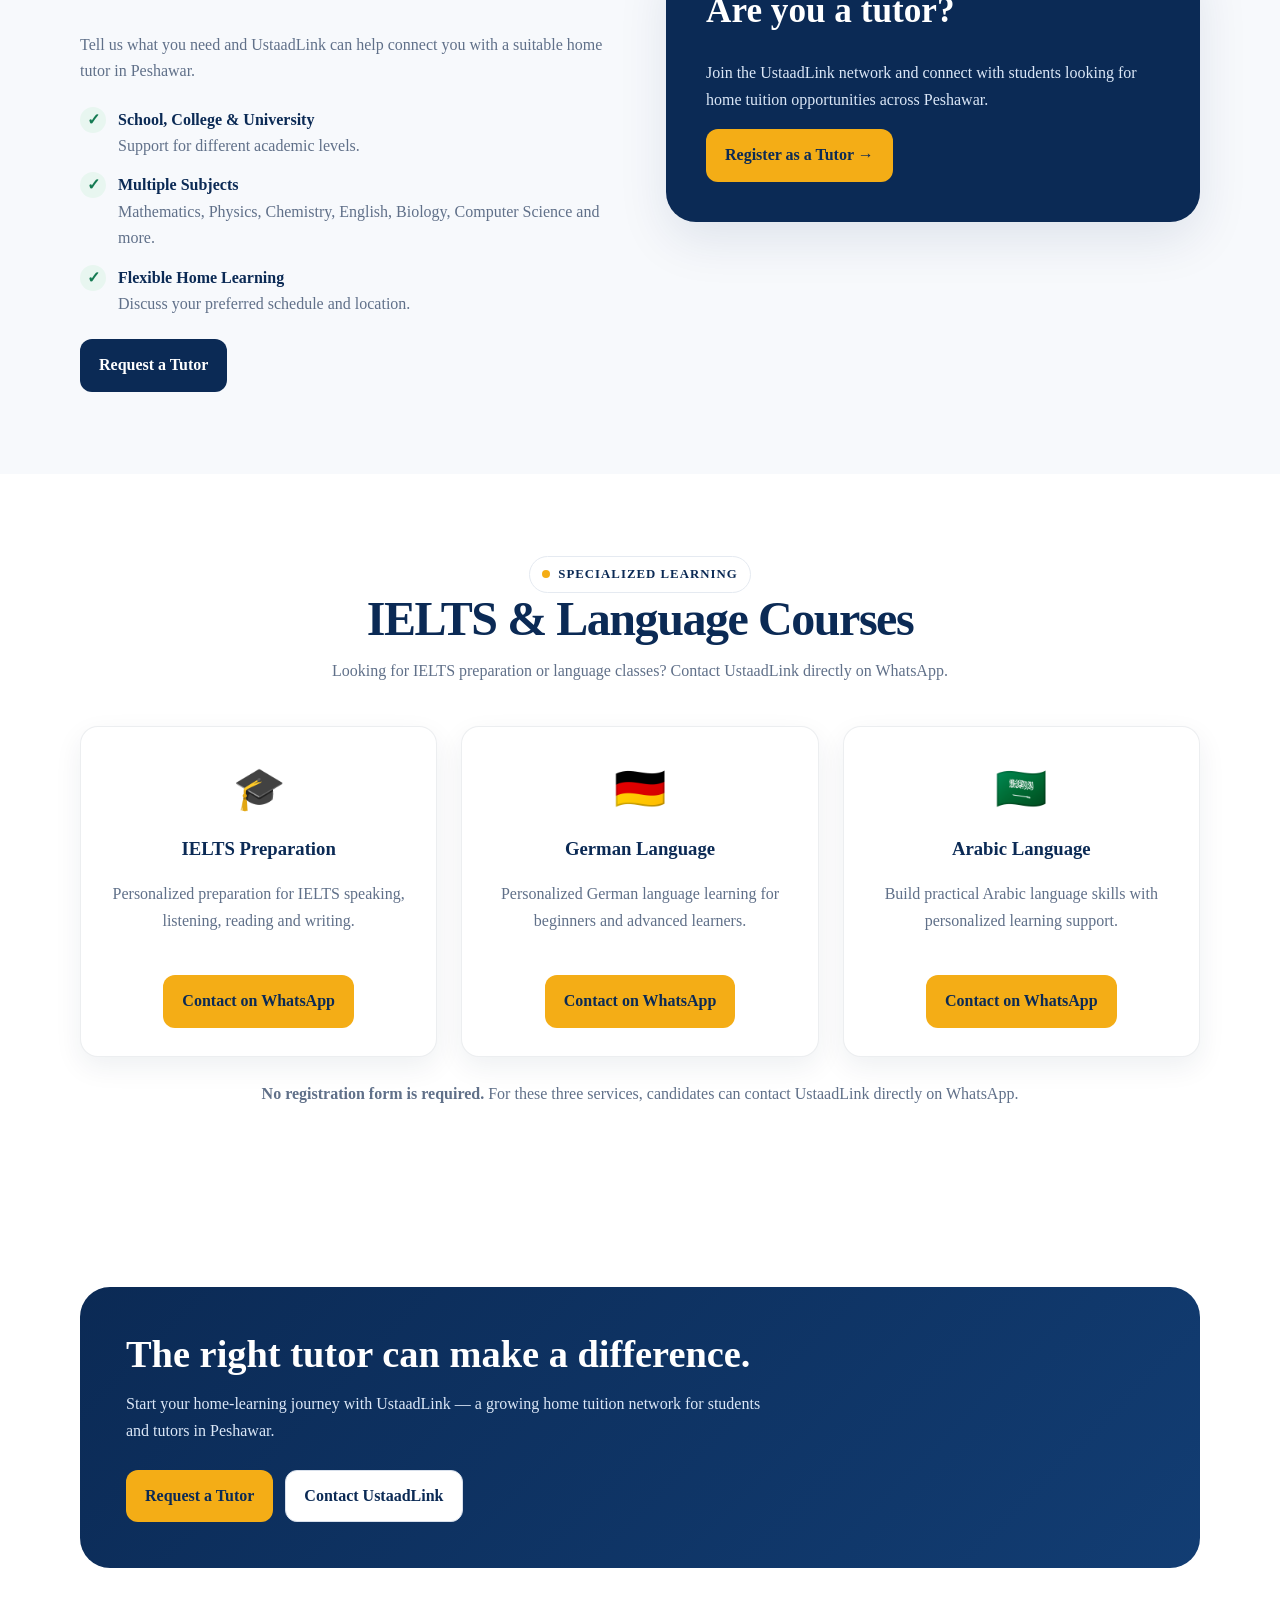
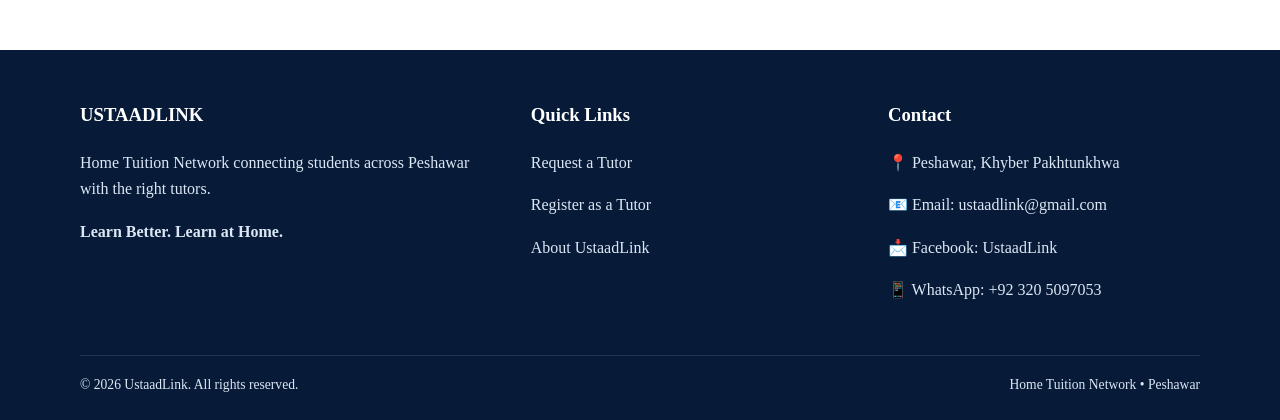
==== commit 3547f96a: "Add files via upload" ====
--- a/index.html
+++ b/index.html
@@ -1,14 +1,22 @@
 <!doctype html>
 <html lang="en"><head><meta charset="utf-8"><meta name="viewport" content="width=device-width,initial-scale=1">
 <title>UstaadLink | Home Tuition Network in Peshawar</title><meta name="description" content="UstaadLink connects students across Peshawar with qualified home tutors. Learn better. Learn at home.">
-<link rel="stylesheet" href="styles.css"></head><body>
+<link rel="stylesheet" href="styles.css"><style>
+html, body, button, input, textarea, select { font-family: "Times New Roman", Times, serif !important; }
+</style>
+</head><body>
 
 <div class="topbar"><div class="container"><span>🏠 Home Tuition Across Peshawar</span><span>Learn Better. Learn at Home.</span></div></div>
 <header class="nav"><div class="container nav-inner">
 <a class="brand" href="index.html"><img src="assets/ustaadlink-logo.png" alt="UstaadLink logo"><div class="brand-text"><strong>USTAADLINK</strong><span>HOME TUITION NETWORK</span></div></a>
 <button class="menu-btn" aria-label="Open menu">☰</button>
 <nav class="nav-links"><a class="active" href="index.html">Home</a><a class="" href="https://docs.google.com/forms/d/e/1FAIpQLSf3kfEa26MfJnzSAcsX6FRQfV_d2puRMYpvAgBxADYD0AOOvg/viewform?usp=sharing&ouid=113590948950797809199" target="_blank" rel="noopener">Request a Tutor</a><a class="" href="https://docs.google.com/forms/d/e/1FAIpQLSexO3IpAbXvM3Q0B4hpcRJeRw_AQ2tTlvOj2KcFxLcwiENM4A/viewform?usp=dialog" target="_blank" rel="noopener">Register as a Tutor</a><a class="" href="about.html">About</a><a class="" href="contact.html">Contact</a><a class="btn btn-primary" href="https://docs.google.com/forms/d/e/1FAIpQLSf3kfEa26MfJnzSAcsX6FRQfV_d2puRMYpvAgBxADYD0AOOvg/viewform?usp=sharing&ouid=113590948950797809199" target="_blank" rel="noopener">Request a Tutor</a></nav>
-</div></header>
+</div><div class="header-opportunities" aria-label="Language services">
+<a class="opp-ielts" href="https://wa.me/923205097053?text=Hello%20UstaadLink%2C%20I%20am%20interested%20in%20IELTS%20preparation." target="_blank" rel="noopener">🎓 IELTS</a>
+<a class="opp-german" href="https://wa.me/923205097053?text=Hello%20UstaadLink%2C%20I%20am%20interested%20in%20German%20language%20classes." target="_blank" rel="noopener">🇩🇪 German</a>
+<a class="opp-arabic" href="https://wa.me/923205097053?text=Hello%20UstaadLink%2C%20I%20am%20interested%20in%20Arabic%20language%20classes." target="_blank" rel="noopener">🇸🇦 Arabic</a>
+</div>
+</header>
 
 <main>
 <section class="hero"><div class="container hero-grid">
--- a/styles.css
+++ b/styles.css
@@ -129,3 +129,12 @@
 .language-card p{color:var(--muted);line-height:1.65;min-height:78px}
 .language-note{text-align:center;color:var(--muted);margin-top:24px}
 @media(max-width:850px){.language-grid{grid-template-columns:1fr}}
+
+/* UstaadLink header opportunity strip */
+.header-opportunities{display:flex;align-items:center;gap:8px;margin-left:auto;white-space:nowrap}
+.header-opportunities a{display:inline-flex;align-items:center;padding:7px 10px;border-radius:999px;text-decoration:none;font-weight:700;font-size:14px;line-height:1}
+.header-opportunities .opp-ielts{background:#f1f5f9}
+.header-opportunities .opp-german{background:#f1f5f9}
+.header-opportunities .opp-arabic{background:#f1f5f9}
+@media(max-width:1050px){.header-opportunities{gap:4px}.header-opportunities a{font-size:12px;padding:6px 7px}}
+@media(max-width:800px){.header-opportunities{display:none}}
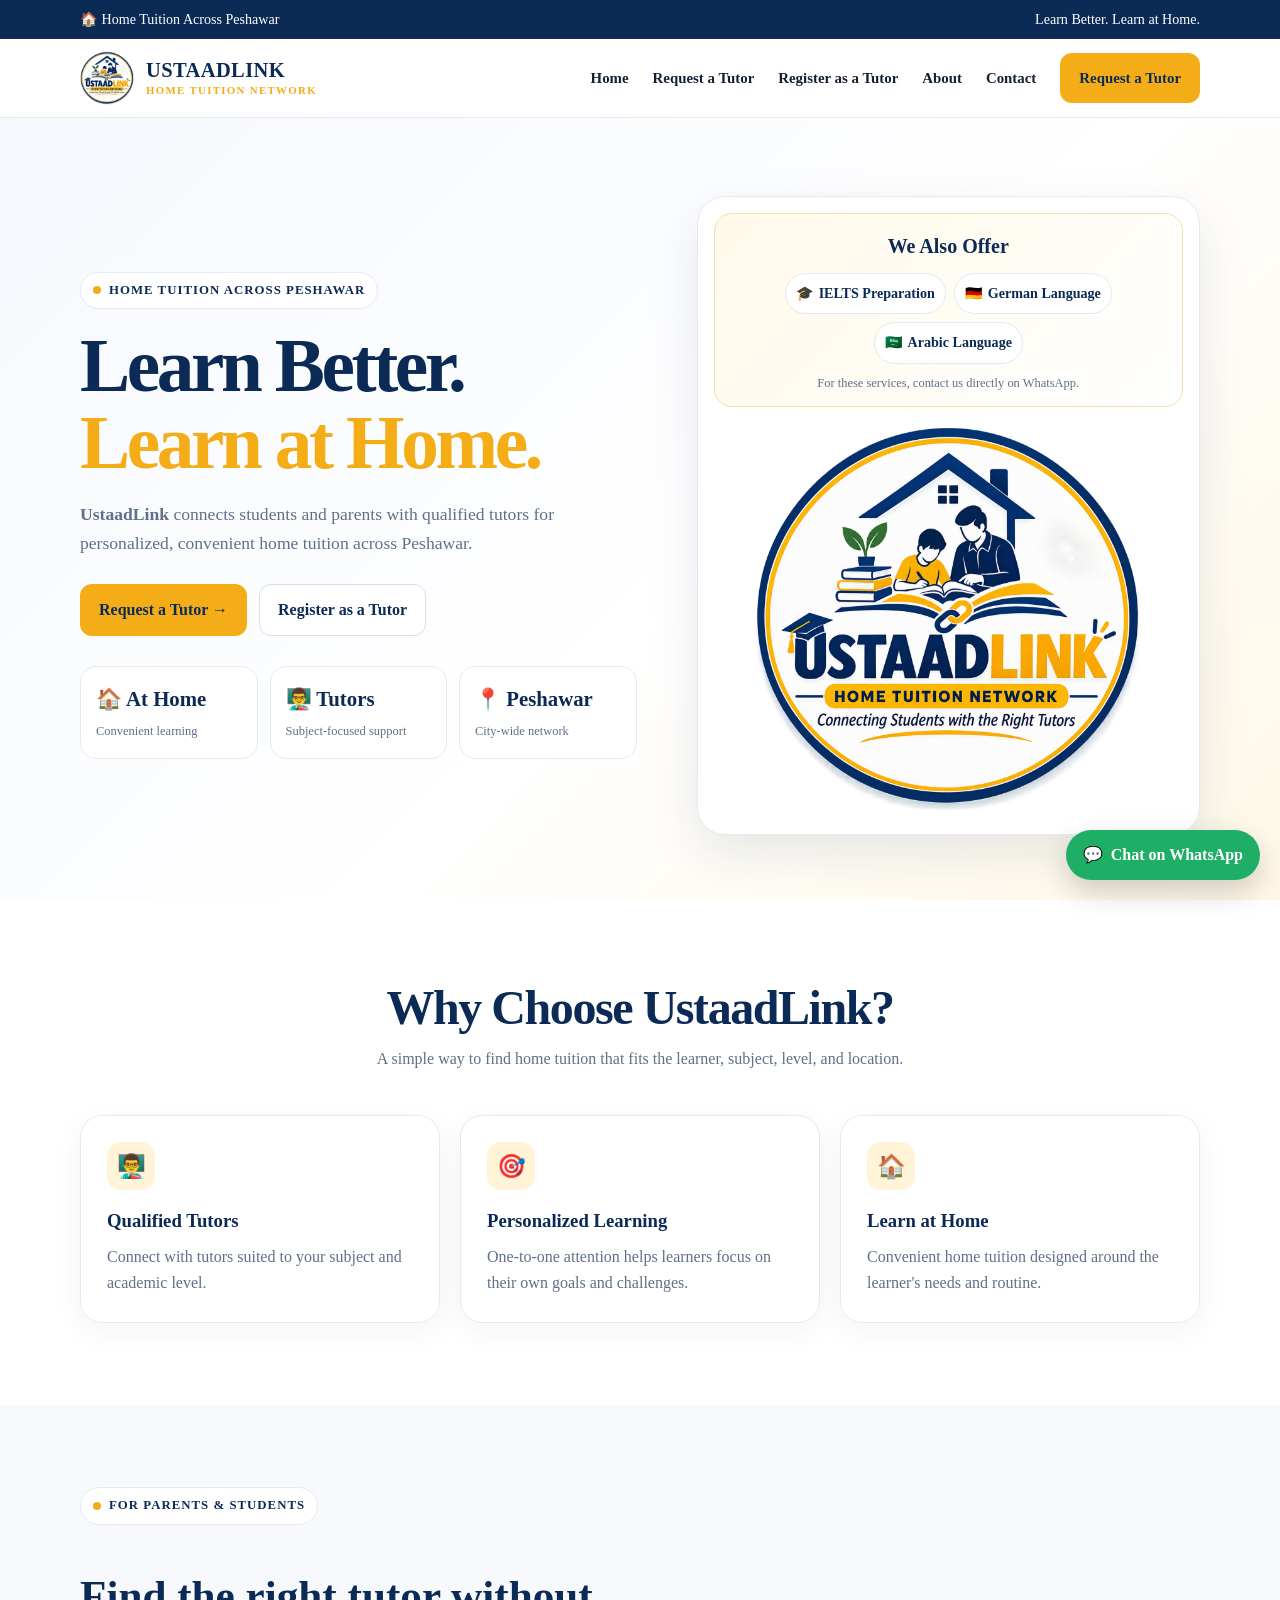
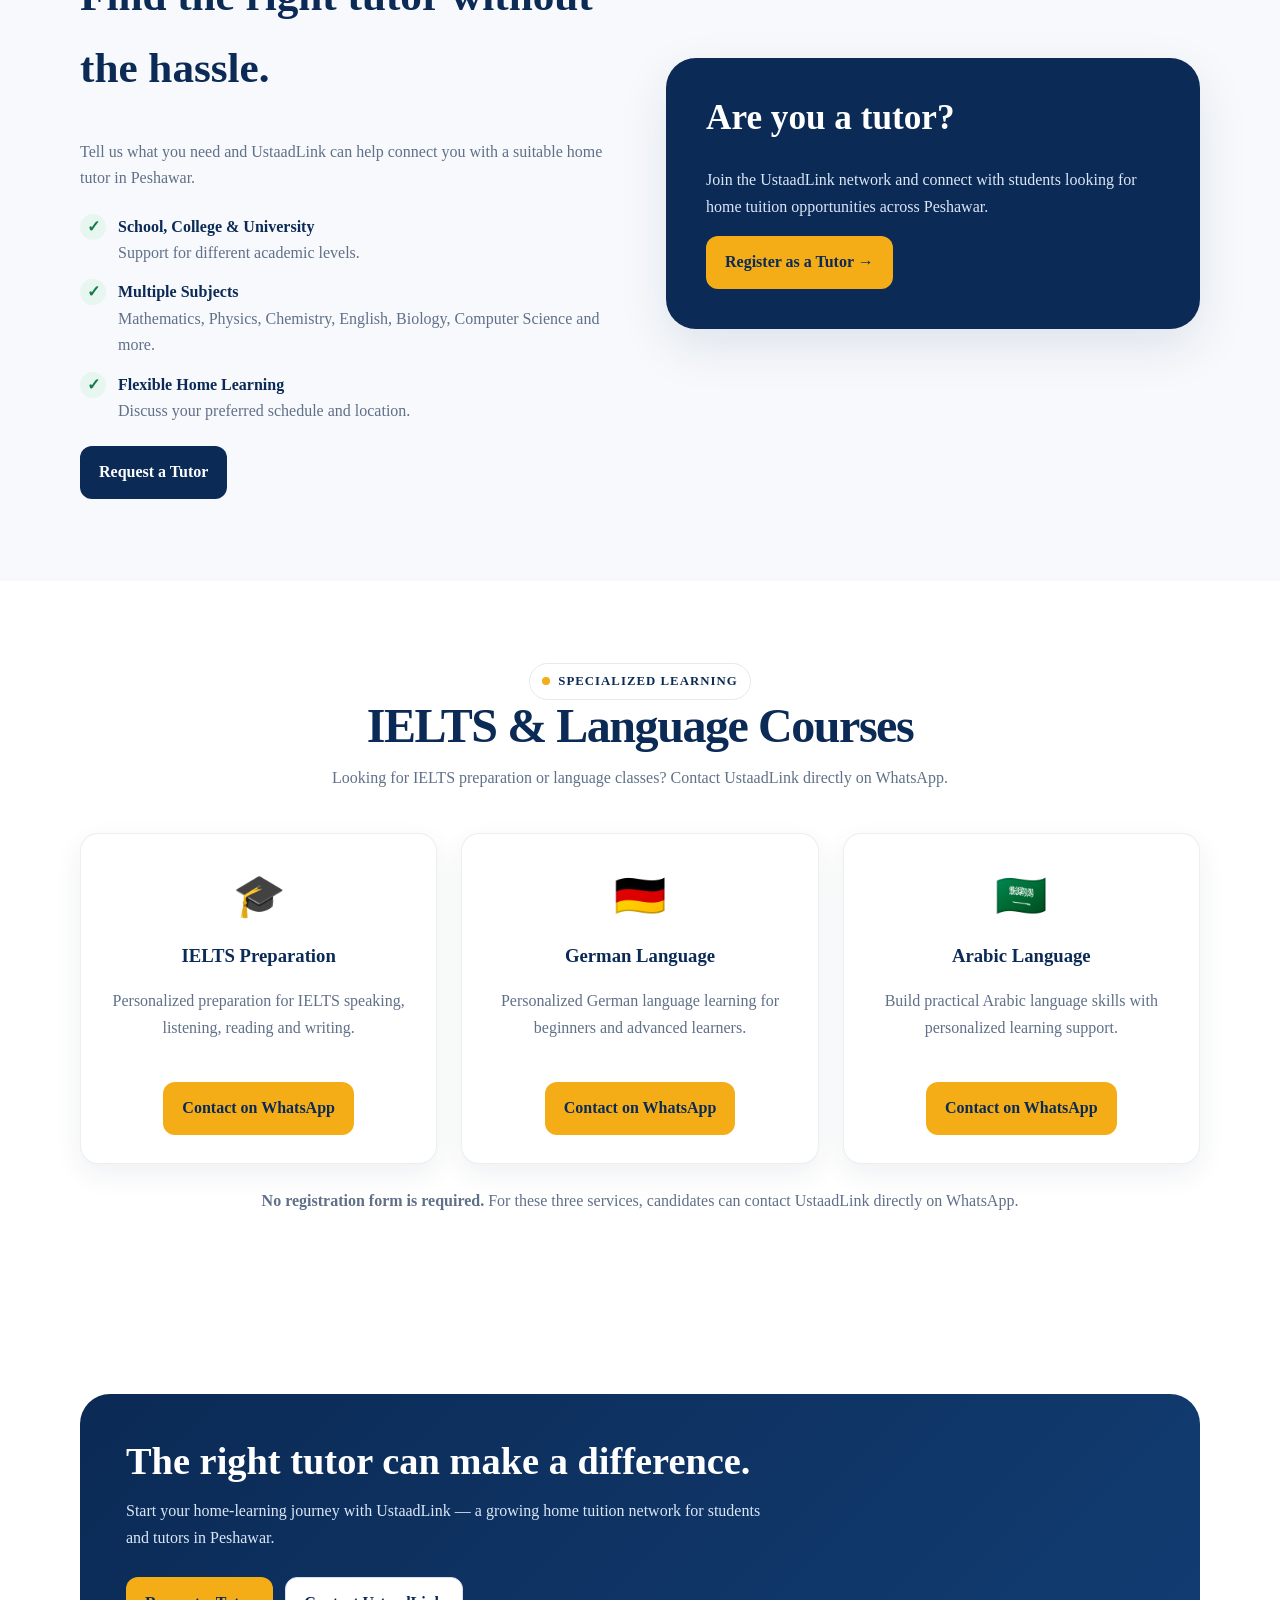
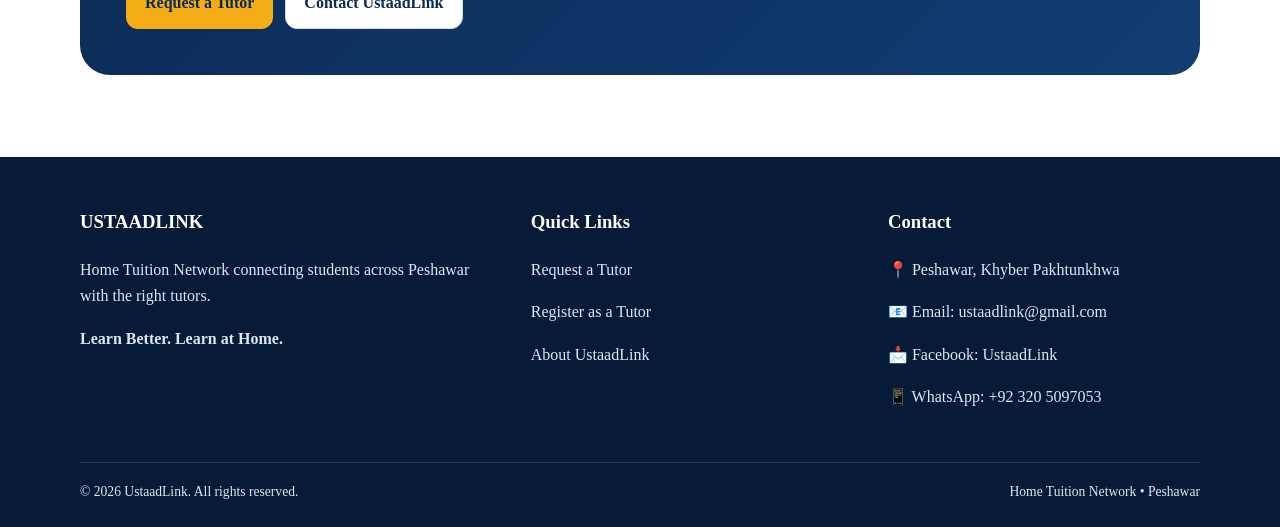
==== commit 184d2da0: "Add files via upload" ====
--- a/index.html
+++ b/index.html
@@ -11,12 +11,7 @@
 <a class="brand" href="index.html"><img src="assets/ustaadlink-logo.png" alt="UstaadLink logo"><div class="brand-text"><strong>USTAADLINK</strong><span>HOME TUITION NETWORK</span></div></a>
 <button class="menu-btn" aria-label="Open menu">☰</button>
 <nav class="nav-links"><a class="active" href="index.html">Home</a><a class="" href="https://docs.google.com/forms/d/e/1FAIpQLSf3kfEa26MfJnzSAcsX6FRQfV_d2puRMYpvAgBxADYD0AOOvg/viewform?usp=sharing&ouid=113590948950797809199" target="_blank" rel="noopener">Request a Tutor</a><a class="" href="https://docs.google.com/forms/d/e/1FAIpQLSexO3IpAbXvM3Q0B4hpcRJeRw_AQ2tTlvOj2KcFxLcwiENM4A/viewform?usp=dialog" target="_blank" rel="noopener">Register as a Tutor</a><a class="" href="about.html">About</a><a class="" href="contact.html">Contact</a><a class="btn btn-primary" href="https://docs.google.com/forms/d/e/1FAIpQLSf3kfEa26MfJnzSAcsX6FRQfV_d2puRMYpvAgBxADYD0AOOvg/viewform?usp=sharing&ouid=113590948950797809199" target="_blank" rel="noopener">Request a Tutor</a></nav>
-</div><div class="header-opportunities" aria-label="Language services">
-<a class="opp-ielts" href="https://wa.me/923205097053?text=Hello%20UstaadLink%2C%20I%20am%20interested%20in%20IELTS%20preparation." target="_blank" rel="noopener">🎓 IELTS</a>
-<a class="opp-german" href="https://wa.me/923205097053?text=Hello%20UstaadLink%2C%20I%20am%20interested%20in%20German%20language%20classes." target="_blank" rel="noopener">🇩🇪 German</a>
-<a class="opp-arabic" href="https://wa.me/923205097053?text=Hello%20UstaadLink%2C%20I%20am%20interested%20in%20Arabic%20language%20classes." target="_blank" rel="noopener">🇸🇦 Arabic</a>
-</div>
-</header>
+</div></header>
 
 <main>
 <section class="hero"><div class="container hero-grid">
@@ -27,7 +22,18 @@
 <div class="actions"><a class="btn btn-primary" href="https://docs.google.com/forms/d/e/1FAIpQLSf3kfEa26MfJnzSAcsX6FRQfV_d2puRMYpvAgBxADYD0AOOvg/viewform?usp=sharing&ouid=113590948950797809199" target="_blank" rel="noopener">Request a Tutor →</a><a class="btn btn-outline" href="https://docs.google.com/forms/d/e/1FAIpQLSexO3IpAbXvM3Q0B4hpcRJeRw_AQ2tTlvOj2KcFxLcwiENM4A/viewform?usp=dialog" target="_blank" rel="noopener">Register as a Tutor</a></div>
 <div class="stats"><div class="stat"><strong>🏠 At Home</strong><span>Convenient learning</span></div><div class="stat"><strong>👨‍🏫 Tutors</strong><span>Subject-focused support</span></div><div class="stat"><strong>📍 Peshawar</strong><span>City-wide network</span></div></div>
 </div>
-<div class="hero-card"><img src="assets/ustaadlink-logo.png" alt="UstaadLink Home Tuition Network logo"></div>
+<div class="hero-card hero-card-enhanced">
+  <div class="offer-box">
+    <div class="offer-title">We Also Offer</div>
+    <div class="offer-links">
+      <a href="https://wa.me/923205097053?text=Hello%20UstaadLink%2C%20I%20am%20interested%20in%20IELTS%20Preparation." target="_blank" rel="noopener"><span>🎓</span> IELTS Preparation</a>
+      <a href="https://wa.me/923205097053?text=Hello%20UstaadLink%2C%20I%20am%20interested%20in%20German%20Language%20classes." target="_blank" rel="noopener"><span>🇩🇪</span> German Language</a>
+      <a href="https://wa.me/923205097053?text=Hello%20UstaadLink%2C%20I%20am%20interested%20in%20Arabic%20Language%20classes." target="_blank" rel="noopener"><span>🇸🇦</span> Arabic Language</a>
+    </div>
+    <div class="offer-note">For these services, contact us directly on WhatsApp.</div>
+  </div>
+  <img src="assets/ustaadlink-logo.png" alt="UstaadLink Home Tuition Network logo">
+</div>
 </div></section>
 
 <section class="section"><div class="container"><div class="section-head"><h2>Why Choose UstaadLink?</h2><p>A simple way to find home tuition that fits the learner, subject, level, and location.</p></div>
--- a/styles.css
+++ b/styles.css
@@ -15,7 +15,7 @@
 }
 *{box-sizing:border-box}
 html{scroll-behavior:smooth}
-body{margin:0;font-family:Inter,ui-sans-serif,system-ui,-apple-system,BlinkMacSystemFont,"Segoe UI",sans-serif;color:var(--ink);background:var(--white);line-height:1.65}
+body{margin:0;font-family:"Times New Roman",Times,serif;color:var(--ink);background:var(--white);line-height:1.65}
 img{max-width:100%;display:block}
 a{color:inherit;text-decoration:none}
 .container{width:min(1120px,92%);margin:auto}
@@ -130,11 +130,14 @@
 .language-note{text-align:center;color:var(--muted);margin-top:24px}
 @media(max-width:850px){.language-grid{grid-template-columns:1fr}}
 
-/* UstaadLink header opportunity strip */
-.header-opportunities{display:flex;align-items:center;gap:8px;margin-left:auto;white-space:nowrap}
-.header-opportunities a{display:inline-flex;align-items:center;padding:7px 10px;border-radius:999px;text-decoration:none;font-weight:700;font-size:14px;line-height:1}
-.header-opportunities .opp-ielts{background:#f1f5f9}
-.header-opportunities .opp-german{background:#f1f5f9}
-.header-opportunities .opp-arabic{background:#f1f5f9}
-@media(max-width:1050px){.header-opportunities{gap:4px}.header-opportunities a{font-size:12px;padding:6px 7px}}
-@media(max-width:800px){.header-opportunities{display:none}}
+
+/* Clean hero presentation for additional services */
+.hero-card-enhanced{padding:16px 16px 20px;transform:none;text-align:center}
+.hero-card-enhanced>img{max-width:84%;margin:12px auto 0;aspect-ratio:1/1;object-fit:contain}
+.offer-box{background:linear-gradient(135deg,#fff9e9,#fff);border:1px solid #f1dfad;border-radius:18px;padding:16px 14px 13px}
+.offer-title{font-size:1.25rem;font-weight:900;color:var(--navy);margin-bottom:10px}
+.offer-links{display:flex;justify-content:center;gap:8px;flex-wrap:wrap}
+.offer-links a{display:inline-flex;align-items:center;gap:5px;padding:8px 10px;border:1px solid #e4e9f0;border-radius:999px;background:#fff;color:var(--navy);font-weight:800;font-size:.88rem;transition:.2s}
+.offer-links a:hover{border-color:var(--gold);transform:translateY(-1px);box-shadow:0 6px 14px rgba(11,42,85,.08)}
+.offer-note{font-size:.78rem;color:var(--muted);margin-top:9px}
+@media(max-width:850px){.hero-card-enhanced>img{max-width:78%}.offer-title{font-size:1.1rem}}
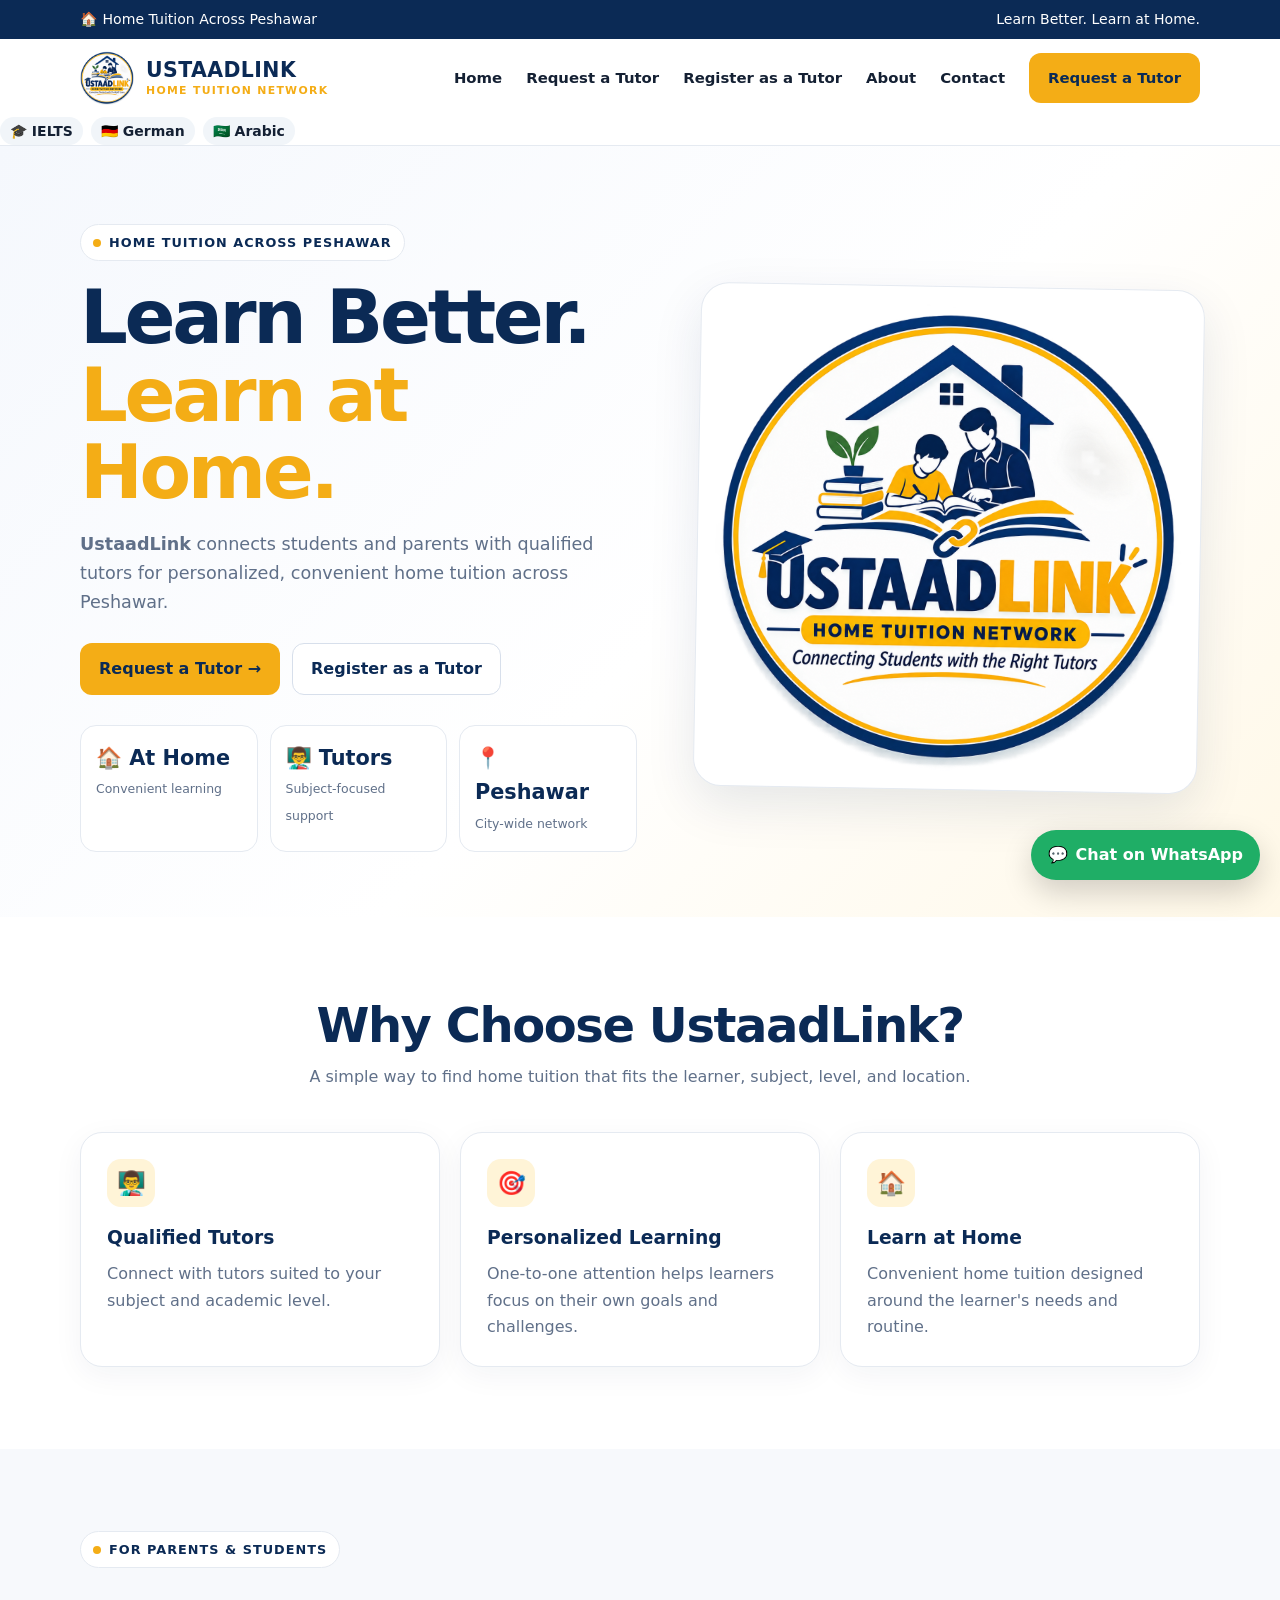
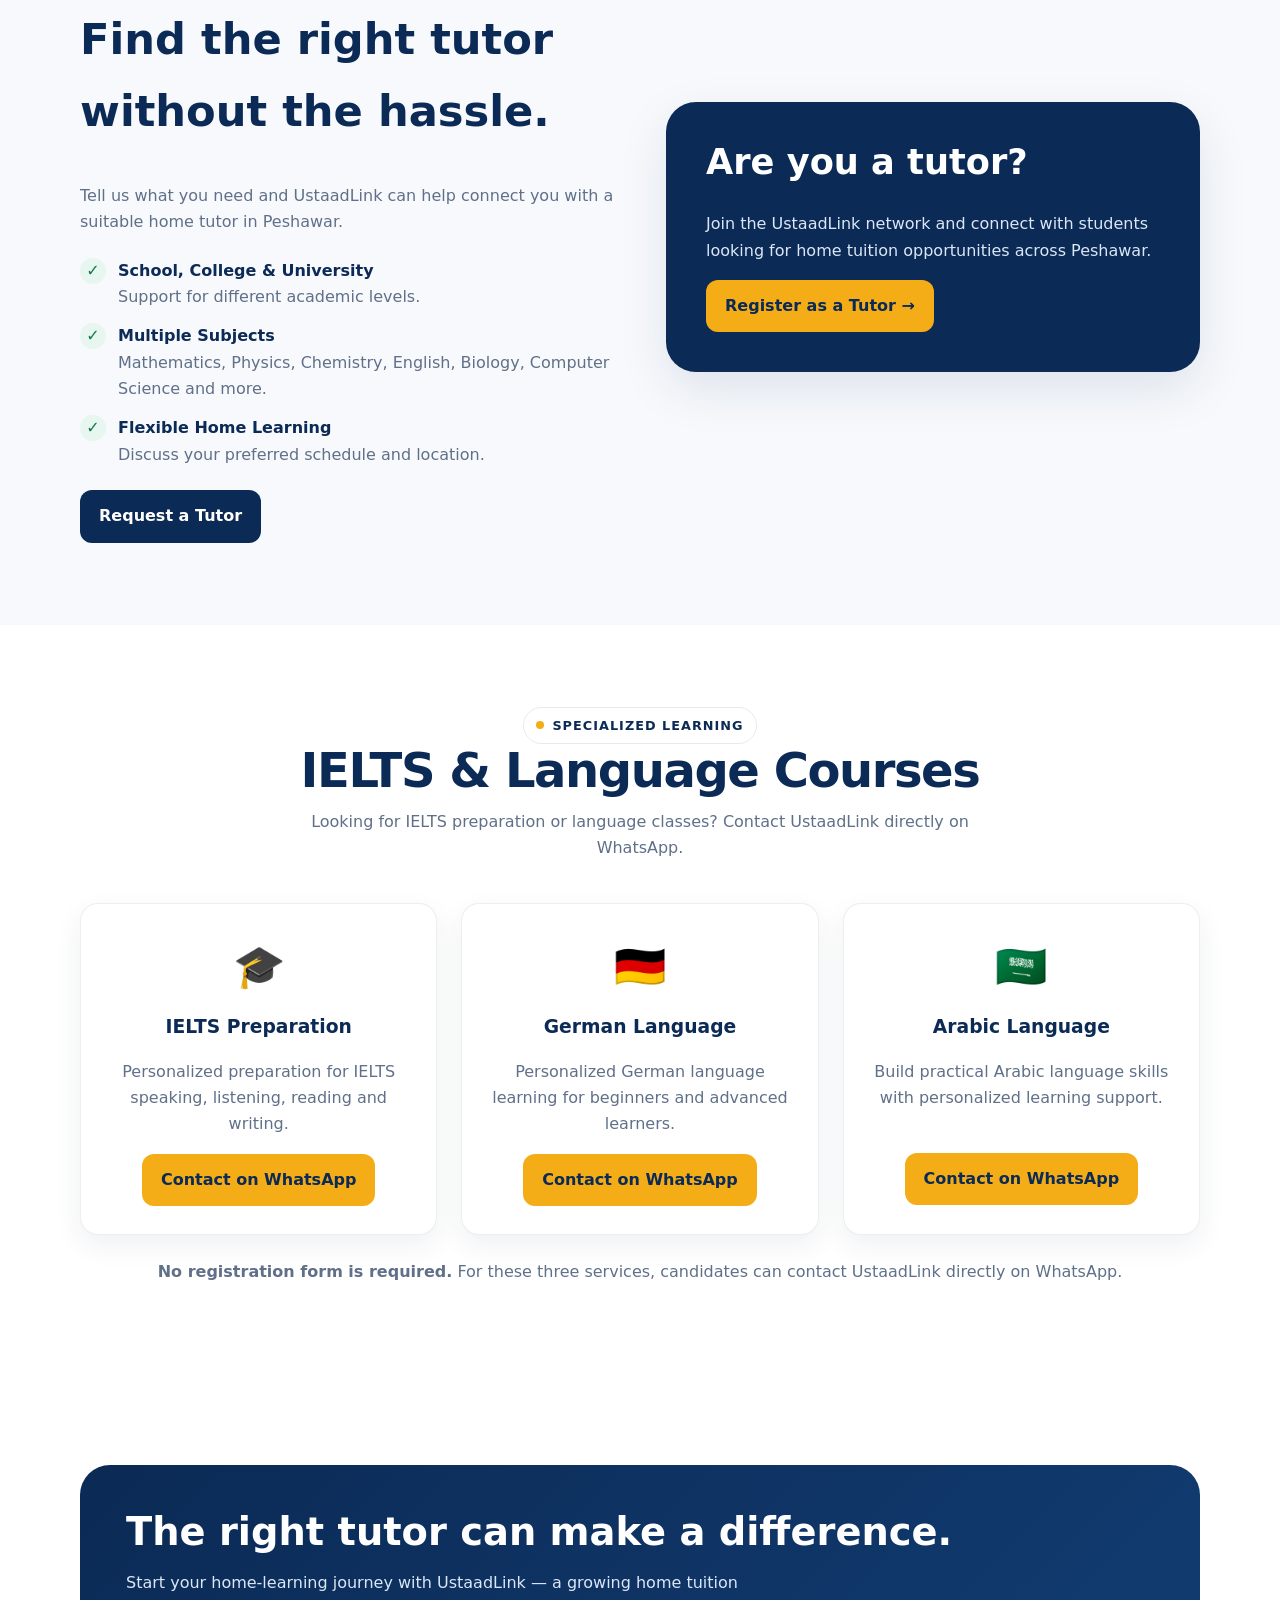
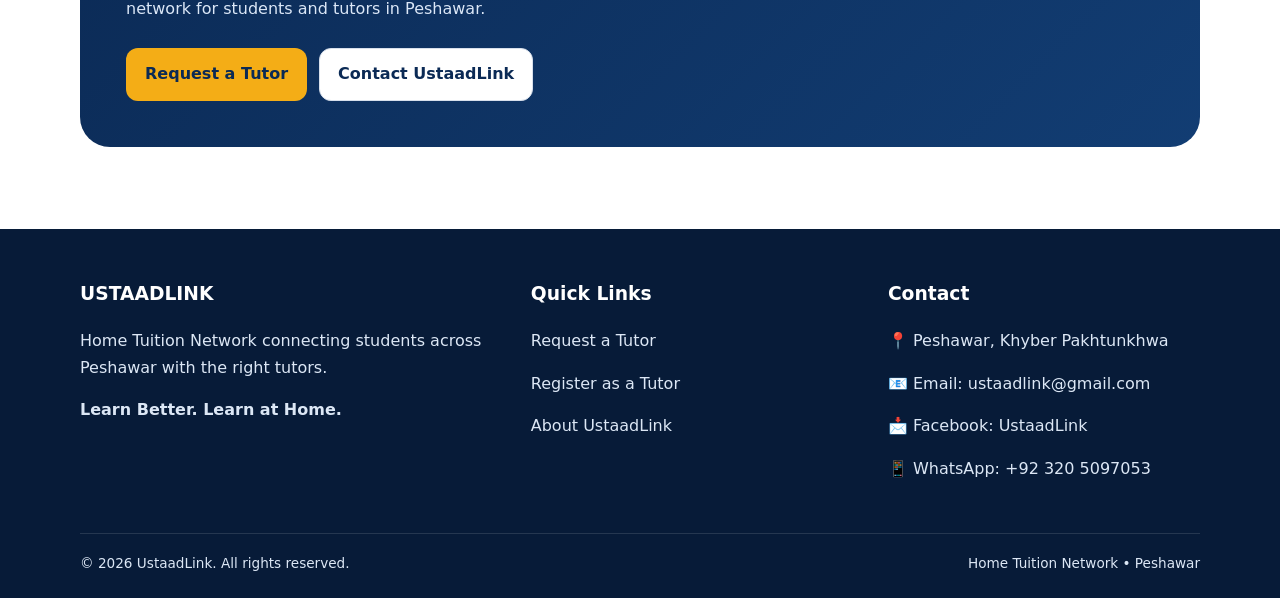
==== commit 0be71956: "Add files via upload" ====
--- a/index.html
+++ b/index.html
@@ -1,9 +1,7 @@
 <!doctype html>
 <html lang="en"><head><meta charset="utf-8"><meta name="viewport" content="width=device-width,initial-scale=1">
 <title>UstaadLink | Home Tuition Network in Peshawar</title><meta name="description" content="UstaadLink connects students across Peshawar with qualified home tutors. Learn better. Learn at home.">
-<link rel="stylesheet" href="styles.css"><style>
-html, body, button, input, textarea, select { font-family: "Times New Roman", Times, serif !important; }
-</style>
+<link rel="stylesheet" href="styles.css">
 </head><body>
 
 <div class="topbar"><div class="container"><span>🏠 Home Tuition Across Peshawar</span><span>Learn Better. Learn at Home.</span></div></div>
@@ -11,7 +9,12 @@
 <a class="brand" href="index.html"><img src="assets/ustaadlink-logo.png" alt="UstaadLink logo"><div class="brand-text"><strong>USTAADLINK</strong><span>HOME TUITION NETWORK</span></div></a>
 <button class="menu-btn" aria-label="Open menu">☰</button>
 <nav class="nav-links"><a class="active" href="index.html">Home</a><a class="" href="https://docs.google.com/forms/d/e/1FAIpQLSf3kfEa26MfJnzSAcsX6FRQfV_d2puRMYpvAgBxADYD0AOOvg/viewform?usp=sharing&ouid=113590948950797809199" target="_blank" rel="noopener">Request a Tutor</a><a class="" href="https://docs.google.com/forms/d/e/1FAIpQLSexO3IpAbXvM3Q0B4hpcRJeRw_AQ2tTlvOj2KcFxLcwiENM4A/viewform?usp=dialog" target="_blank" rel="noopener">Register as a Tutor</a><a class="" href="about.html">About</a><a class="" href="contact.html">Contact</a><a class="btn btn-primary" href="https://docs.google.com/forms/d/e/1FAIpQLSf3kfEa26MfJnzSAcsX6FRQfV_d2puRMYpvAgBxADYD0AOOvg/viewform?usp=sharing&ouid=113590948950797809199" target="_blank" rel="noopener">Request a Tutor</a></nav>
-</div></header>
+</div><div class="header-opportunities" aria-label="Language services">
+<a class="opp-ielts" href="https://wa.me/923205097053?text=Hello%20UstaadLink%2C%20I%20am%20interested%20in%20IELTS%20preparation." target="_blank" rel="noopener">🎓 IELTS</a>
+<a class="opp-german" href="https://wa.me/923205097053?text=Hello%20UstaadLink%2C%20I%20am%20interested%20in%20German%20language%20classes." target="_blank" rel="noopener">🇩🇪 German</a>
+<a class="opp-arabic" href="https://wa.me/923205097053?text=Hello%20UstaadLink%2C%20I%20am%20interested%20in%20Arabic%20language%20classes." target="_blank" rel="noopener">🇸🇦 Arabic</a>
+</div>
+</header>
 
 <main>
 <section class="hero"><div class="container hero-grid">
@@ -22,18 +25,7 @@
 <div class="actions"><a class="btn btn-primary" href="https://docs.google.com/forms/d/e/1FAIpQLSf3kfEa26MfJnzSAcsX6FRQfV_d2puRMYpvAgBxADYD0AOOvg/viewform?usp=sharing&ouid=113590948950797809199" target="_blank" rel="noopener">Request a Tutor →</a><a class="btn btn-outline" href="https://docs.google.com/forms/d/e/1FAIpQLSexO3IpAbXvM3Q0B4hpcRJeRw_AQ2tTlvOj2KcFxLcwiENM4A/viewform?usp=dialog" target="_blank" rel="noopener">Register as a Tutor</a></div>
 <div class="stats"><div class="stat"><strong>🏠 At Home</strong><span>Convenient learning</span></div><div class="stat"><strong>👨‍🏫 Tutors</strong><span>Subject-focused support</span></div><div class="stat"><strong>📍 Peshawar</strong><span>City-wide network</span></div></div>
 </div>
-<div class="hero-card hero-card-enhanced">
-  <div class="offer-box">
-    <div class="offer-title">We Also Offer</div>
-    <div class="offer-links">
-      <a href="https://wa.me/923205097053?text=Hello%20UstaadLink%2C%20I%20am%20interested%20in%20IELTS%20Preparation." target="_blank" rel="noopener"><span>🎓</span> IELTS Preparation</a>
-      <a href="https://wa.me/923205097053?text=Hello%20UstaadLink%2C%20I%20am%20interested%20in%20German%20Language%20classes." target="_blank" rel="noopener"><span>🇩🇪</span> German Language</a>
-      <a href="https://wa.me/923205097053?text=Hello%20UstaadLink%2C%20I%20am%20interested%20in%20Arabic%20Language%20classes." target="_blank" rel="noopener"><span>🇸🇦</span> Arabic Language</a>
-    </div>
-    <div class="offer-note">For these services, contact us directly on WhatsApp.</div>
-  </div>
-  <img src="assets/ustaadlink-logo.png" alt="UstaadLink Home Tuition Network logo">
-</div>
+<div class="hero-card"><img src="assets/ustaadlink-logo.png" alt="UstaadLink Home Tuition Network logo"></div>
 </div></section>
 
 <section class="section"><div class="container"><div class="section-head"><h2>Why Choose UstaadLink?</h2><p>A simple way to find home tuition that fits the learner, subject, level, and location.</p></div>
--- a/styles.css
+++ b/styles.css
@@ -15,7 +15,7 @@
 }
 *{box-sizing:border-box}
 html{scroll-behavior:smooth}
-body{margin:0;font-family:"Times New Roman",Times,serif;color:var(--ink);background:var(--white);line-height:1.65}
+body{margin:0;font-family:Inter,ui-sans-serif,system-ui,-apple-system,BlinkMacSystemFont,"Segoe UI",sans-serif;color:var(--ink);background:var(--white);line-height:1.65}
 img{max-width:100%;display:block}
 a{color:inherit;text-decoration:none}
 .container{width:min(1120px,92%);margin:auto}
@@ -130,14 +130,11 @@
 .language-note{text-align:center;color:var(--muted);margin-top:24px}
 @media(max-width:850px){.language-grid{grid-template-columns:1fr}}
 
-
-/* Clean hero presentation for additional services */
-.hero-card-enhanced{padding:16px 16px 20px;transform:none;text-align:center}
-.hero-card-enhanced>img{max-width:84%;margin:12px auto 0;aspect-ratio:1/1;object-fit:contain}
-.offer-box{background:linear-gradient(135deg,#fff9e9,#fff);border:1px solid #f1dfad;border-radius:18px;padding:16px 14px 13px}
-.offer-title{font-size:1.25rem;font-weight:900;color:var(--navy);margin-bottom:10px}
-.offer-links{display:flex;justify-content:center;gap:8px;flex-wrap:wrap}
-.offer-links a{display:inline-flex;align-items:center;gap:5px;padding:8px 10px;border:1px solid #e4e9f0;border-radius:999px;background:#fff;color:var(--navy);font-weight:800;font-size:.88rem;transition:.2s}
-.offer-links a:hover{border-color:var(--gold);transform:translateY(-1px);box-shadow:0 6px 14px rgba(11,42,85,.08)}
-.offer-note{font-size:.78rem;color:var(--muted);margin-top:9px}
-@media(max-width:850px){.hero-card-enhanced>img{max-width:78%}.offer-title{font-size:1.1rem}}
+/* UstaadLink header opportunity strip */
+.header-opportunities{display:flex;align-items:center;gap:8px;margin-left:auto;white-space:nowrap}
+.header-opportunities a{display:inline-flex;align-items:center;padding:7px 10px;border-radius:999px;text-decoration:none;font-weight:700;font-size:14px;line-height:1}
+.header-opportunities .opp-ielts{background:#f1f5f9}
+.header-opportunities .opp-german{background:#f1f5f9}
+.header-opportunities .opp-arabic{background:#f1f5f9}
+@media(max-width:1050px){.header-opportunities{gap:4px}.header-opportunities a{font-size:12px;padding:6px 7px}}
+@media(max-width:800px){.header-opportunities{display:none}}
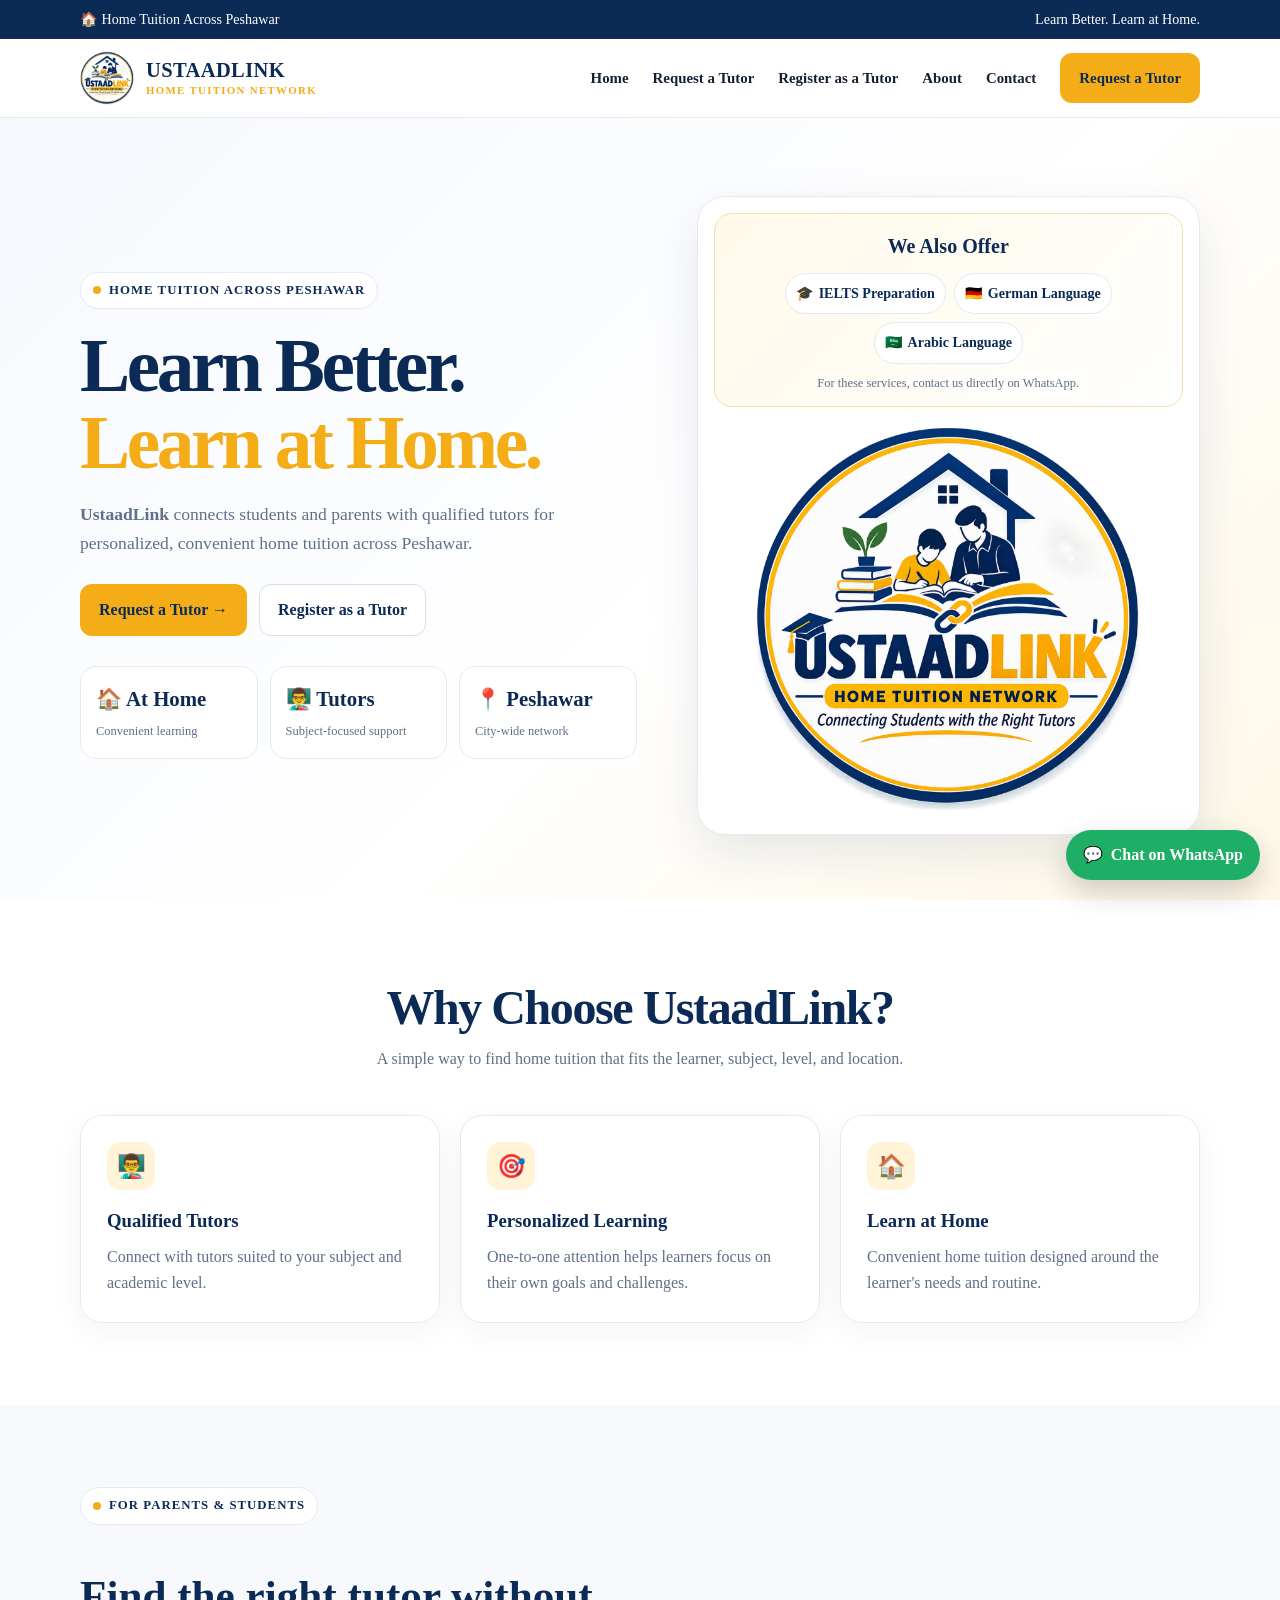
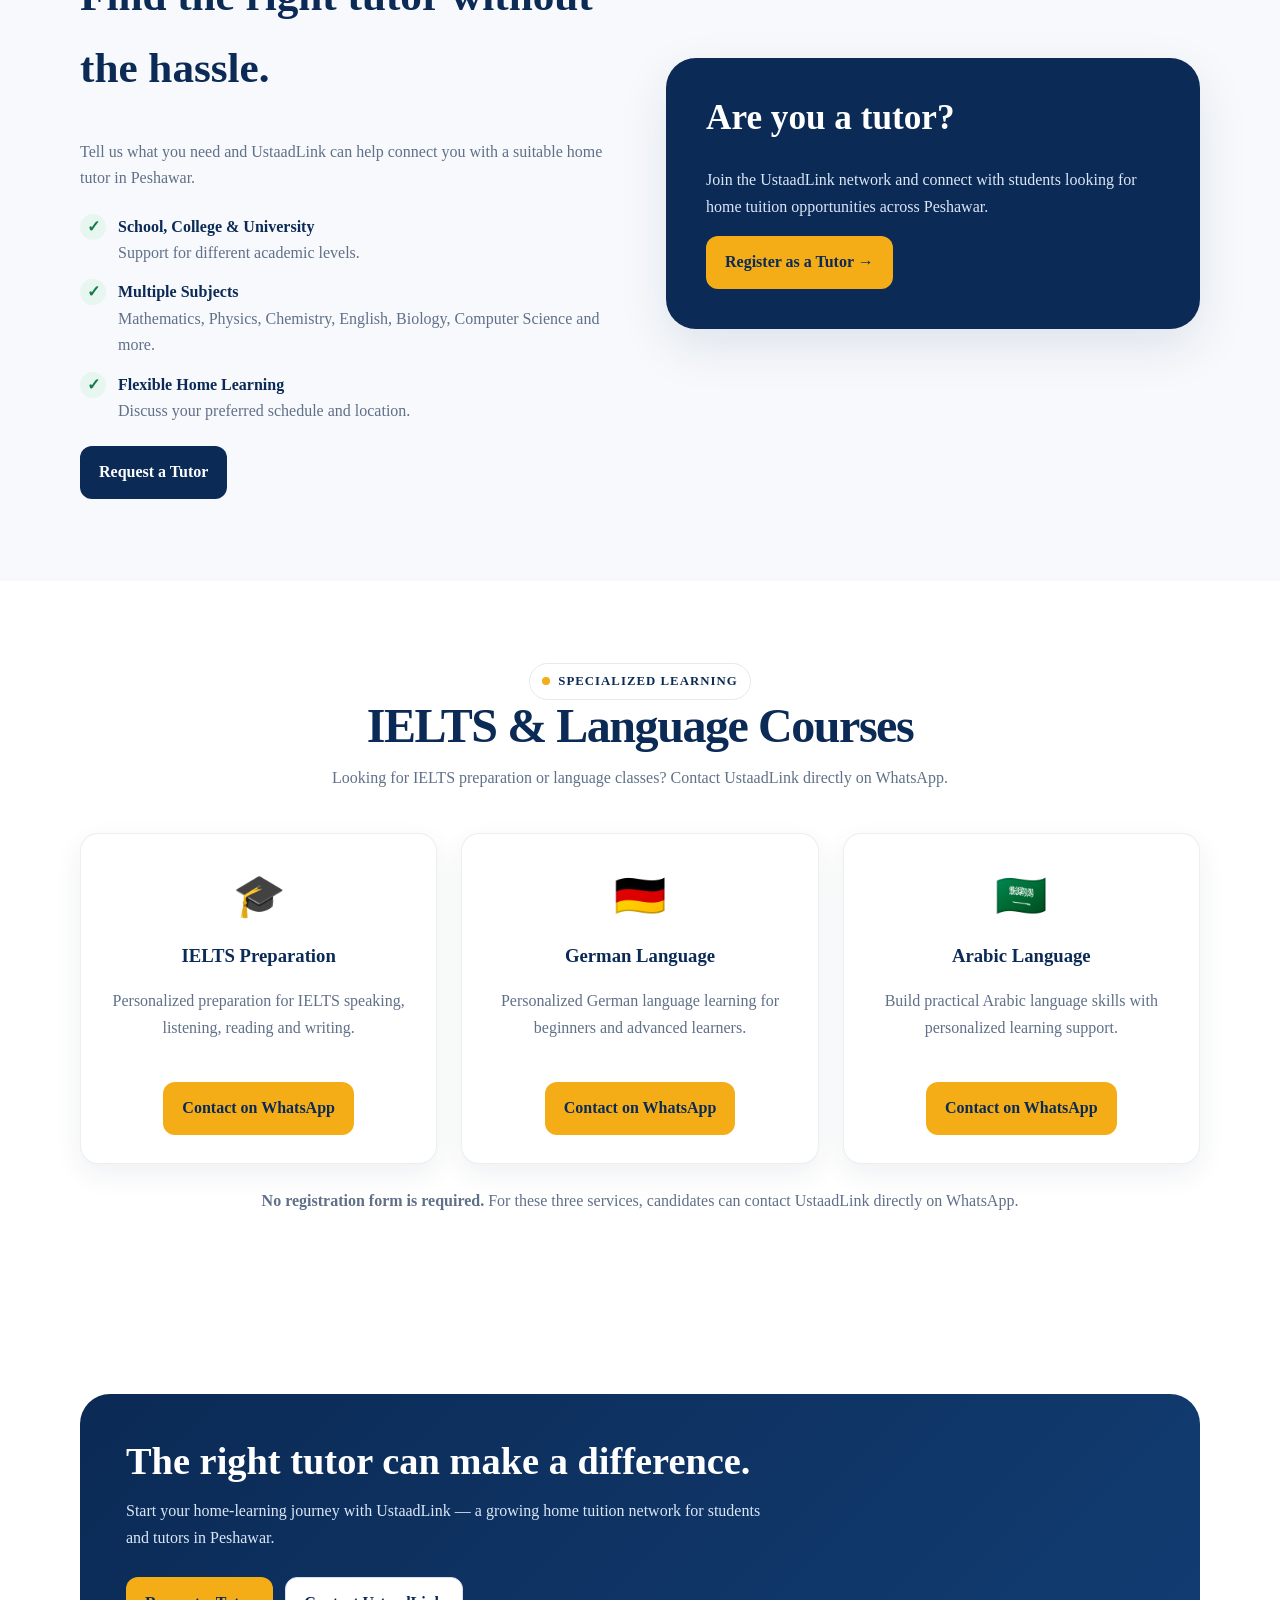
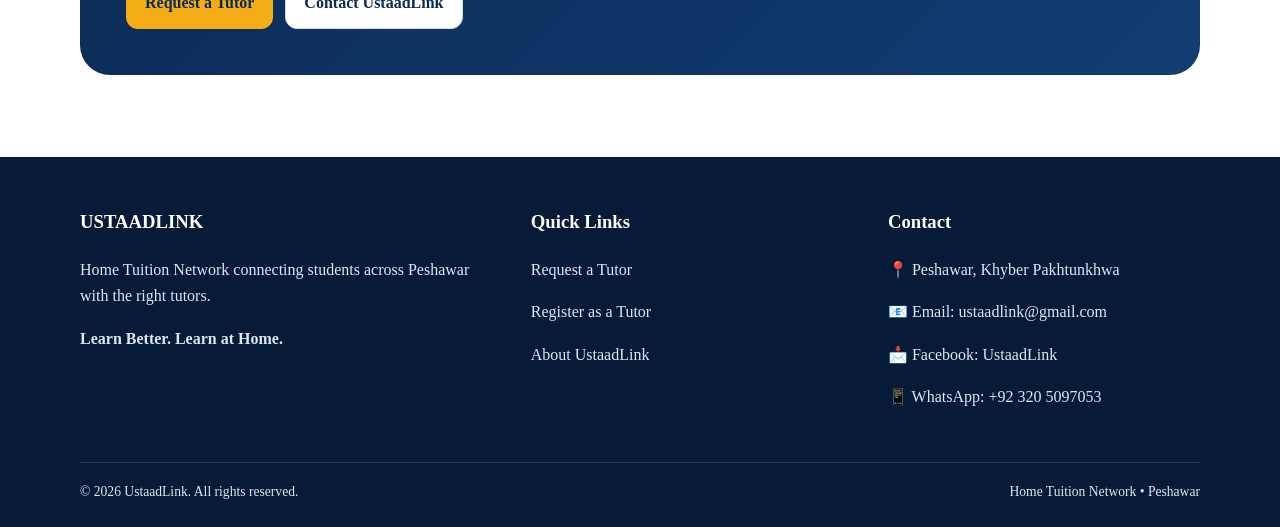
==== commit a8c89295: "Add files via upload" ====
--- a/index.html
+++ b/index.html
@@ -1,7 +1,9 @@
 <!doctype html>
 <html lang="en"><head><meta charset="utf-8"><meta name="viewport" content="width=device-width,initial-scale=1">
 <title>UstaadLink | Home Tuition Network in Peshawar</title><meta name="description" content="UstaadLink connects students across Peshawar with qualified home tutors. Learn better. Learn at home.">
-<link rel="stylesheet" href="styles.css">
+<link rel="stylesheet" href="styles.css"><style>
+html, body, button, input, textarea, select { font-family: "Times New Roman", Times, serif !important; }
+</style>
 </head><body>
 
 <div class="topbar"><div class="container"><span>🏠 Home Tuition Across Peshawar</span><span>Learn Better. Learn at Home.</span></div></div>
@@ -9,12 +11,7 @@
 <a class="brand" href="index.html"><img src="assets/ustaadlink-logo.png" alt="UstaadLink logo"><div class="brand-text"><strong>USTAADLINK</strong><span>HOME TUITION NETWORK</span></div></a>
 <button class="menu-btn" aria-label="Open menu">☰</button>
 <nav class="nav-links"><a class="active" href="index.html">Home</a><a class="" href="https://docs.google.com/forms/d/e/1FAIpQLSf3kfEa26MfJnzSAcsX6FRQfV_d2puRMYpvAgBxADYD0AOOvg/viewform?usp=sharing&ouid=113590948950797809199" target="_blank" rel="noopener">Request a Tutor</a><a class="" href="https://docs.google.com/forms/d/e/1FAIpQLSexO3IpAbXvM3Q0B4hpcRJeRw_AQ2tTlvOj2KcFxLcwiENM4A/viewform?usp=dialog" target="_blank" rel="noopener">Register as a Tutor</a><a class="" href="about.html">About</a><a class="" href="contact.html">Contact</a><a class="btn btn-primary" href="https://docs.google.com/forms/d/e/1FAIpQLSf3kfEa26MfJnzSAcsX6FRQfV_d2puRMYpvAgBxADYD0AOOvg/viewform?usp=sharing&ouid=113590948950797809199" target="_blank" rel="noopener">Request a Tutor</a></nav>
-</div><div class="header-opportunities" aria-label="Language services">
-<a class="opp-ielts" href="https://wa.me/923205097053?text=Hello%20UstaadLink%2C%20I%20am%20interested%20in%20IELTS%20preparation." target="_blank" rel="noopener">🎓 IELTS</a>
-<a class="opp-german" href="https://wa.me/923205097053?text=Hello%20UstaadLink%2C%20I%20am%20interested%20in%20German%20language%20classes." target="_blank" rel="noopener">🇩🇪 German</a>
-<a class="opp-arabic" href="https://wa.me/923205097053?text=Hello%20UstaadLink%2C%20I%20am%20interested%20in%20Arabic%20language%20classes." target="_blank" rel="noopener">🇸🇦 Arabic</a>
-</div>
-</header>
+</div></header>
 
 <main>
 <section class="hero"><div class="container hero-grid">
@@ -25,7 +22,18 @@
 <div class="actions"><a class="btn btn-primary" href="https://docs.google.com/forms/d/e/1FAIpQLSf3kfEa26MfJnzSAcsX6FRQfV_d2puRMYpvAgBxADYD0AOOvg/viewform?usp=sharing&ouid=113590948950797809199" target="_blank" rel="noopener">Request a Tutor →</a><a class="btn btn-outline" href="https://docs.google.com/forms/d/e/1FAIpQLSexO3IpAbXvM3Q0B4hpcRJeRw_AQ2tTlvOj2KcFxLcwiENM4A/viewform?usp=dialog" target="_blank" rel="noopener">Register as a Tutor</a></div>
 <div class="stats"><div class="stat"><strong>🏠 At Home</strong><span>Convenient learning</span></div><div class="stat"><strong>👨‍🏫 Tutors</strong><span>Subject-focused support</span></div><div class="stat"><strong>📍 Peshawar</strong><span>City-wide network</span></div></div>
 </div>
-<div class="hero-card"><img src="assets/ustaadlink-logo.png" alt="UstaadLink Home Tuition Network logo"></div>
+<div class="hero-card hero-card-enhanced">
+  <div class="offer-box">
+    <div class="offer-title">We Also Offer</div>
+    <div class="offer-links">
+      <a href="https://wa.me/923205097053?text=Hello%20UstaadLink%2C%20I%20am%20interested%20in%20IELTS%20Preparation." target="_blank" rel="noopener"><span>🎓</span> IELTS Preparation</a>
+      <a href="https://wa.me/923205097053?text=Hello%20UstaadLink%2C%20I%20am%20interested%20in%20German%20Language%20classes." target="_blank" rel="noopener"><span>🇩🇪</span> German Language</a>
+      <a href="https://wa.me/923205097053?text=Hello%20UstaadLink%2C%20I%20am%20interested%20in%20Arabic%20Language%20classes." target="_blank" rel="noopener"><span>🇸🇦</span> Arabic Language</a>
+    </div>
+    <div class="offer-note">For these services, contact us directly on WhatsApp.</div>
+  </div>
+  <img src="assets/ustaadlink-logo.png" alt="UstaadLink Home Tuition Network logo">
+</div>
 </div></section>
 
 <section class="section"><div class="container"><div class="section-head"><h2>Why Choose UstaadLink?</h2><p>A simple way to find home tuition that fits the learner, subject, level, and location.</p></div>
--- a/styles.css
+++ b/styles.css
@@ -15,7 +15,7 @@
 }
 *{box-sizing:border-box}
 html{scroll-behavior:smooth}
-body{margin:0;font-family:Inter,ui-sans-serif,system-ui,-apple-system,BlinkMacSystemFont,"Segoe UI",sans-serif;color:var(--ink);background:var(--white);line-height:1.65}
+body{margin:0;font-family:"Times New Roman",Times,serif;color:var(--ink);background:var(--white);line-height:1.65}
 img{max-width:100%;display:block}
 a{color:inherit;text-decoration:none}
 .container{width:min(1120px,92%);margin:auto}
@@ -130,11 +130,14 @@
 .language-note{text-align:center;color:var(--muted);margin-top:24px}
 @media(max-width:850px){.language-grid{grid-template-columns:1fr}}
 
-/* UstaadLink header opportunity strip */
-.header-opportunities{display:flex;align-items:center;gap:8px;margin-left:auto;white-space:nowrap}
-.header-opportunities a{display:inline-flex;align-items:center;padding:7px 10px;border-radius:999px;text-decoration:none;font-weight:700;font-size:14px;line-height:1}
-.header-opportunities .opp-ielts{background:#f1f5f9}
-.header-opportunities .opp-german{background:#f1f5f9}
-.header-opportunities .opp-arabic{background:#f1f5f9}
-@media(max-width:1050px){.header-opportunities{gap:4px}.header-opportunities a{font-size:12px;padding:6px 7px}}
-@media(max-width:800px){.header-opportunities{display:none}}
+
+/* Clean hero presentation for additional services */
+.hero-card-enhanced{padding:16px 16px 20px;transform:none;text-align:center}
+.hero-card-enhanced>img{max-width:84%;margin:12px auto 0;aspect-ratio:1/1;object-fit:contain}
+.offer-box{background:linear-gradient(135deg,#fff9e9,#fff);border:1px solid #f1dfad;border-radius:18px;padding:16px 14px 13px}
+.offer-title{font-size:1.25rem;font-weight:900;color:var(--navy);margin-bottom:10px}
+.offer-links{display:flex;justify-content:center;gap:8px;flex-wrap:wrap}
+.offer-links a{display:inline-flex;align-items:center;gap:5px;padding:8px 10px;border:1px solid #e4e9f0;border-radius:999px;background:#fff;color:var(--navy);font-weight:800;font-size:.88rem;transition:.2s}
+.offer-links a:hover{border-color:var(--gold);transform:translateY(-1px);box-shadow:0 6px 14px rgba(11,42,85,.08)}
+.offer-note{font-size:.78rem;color:var(--muted);margin-top:9px}
+@media(max-width:850px){.hero-card-enhanced>img{max-width:78%}.offer-title{font-size:1.1rem}}
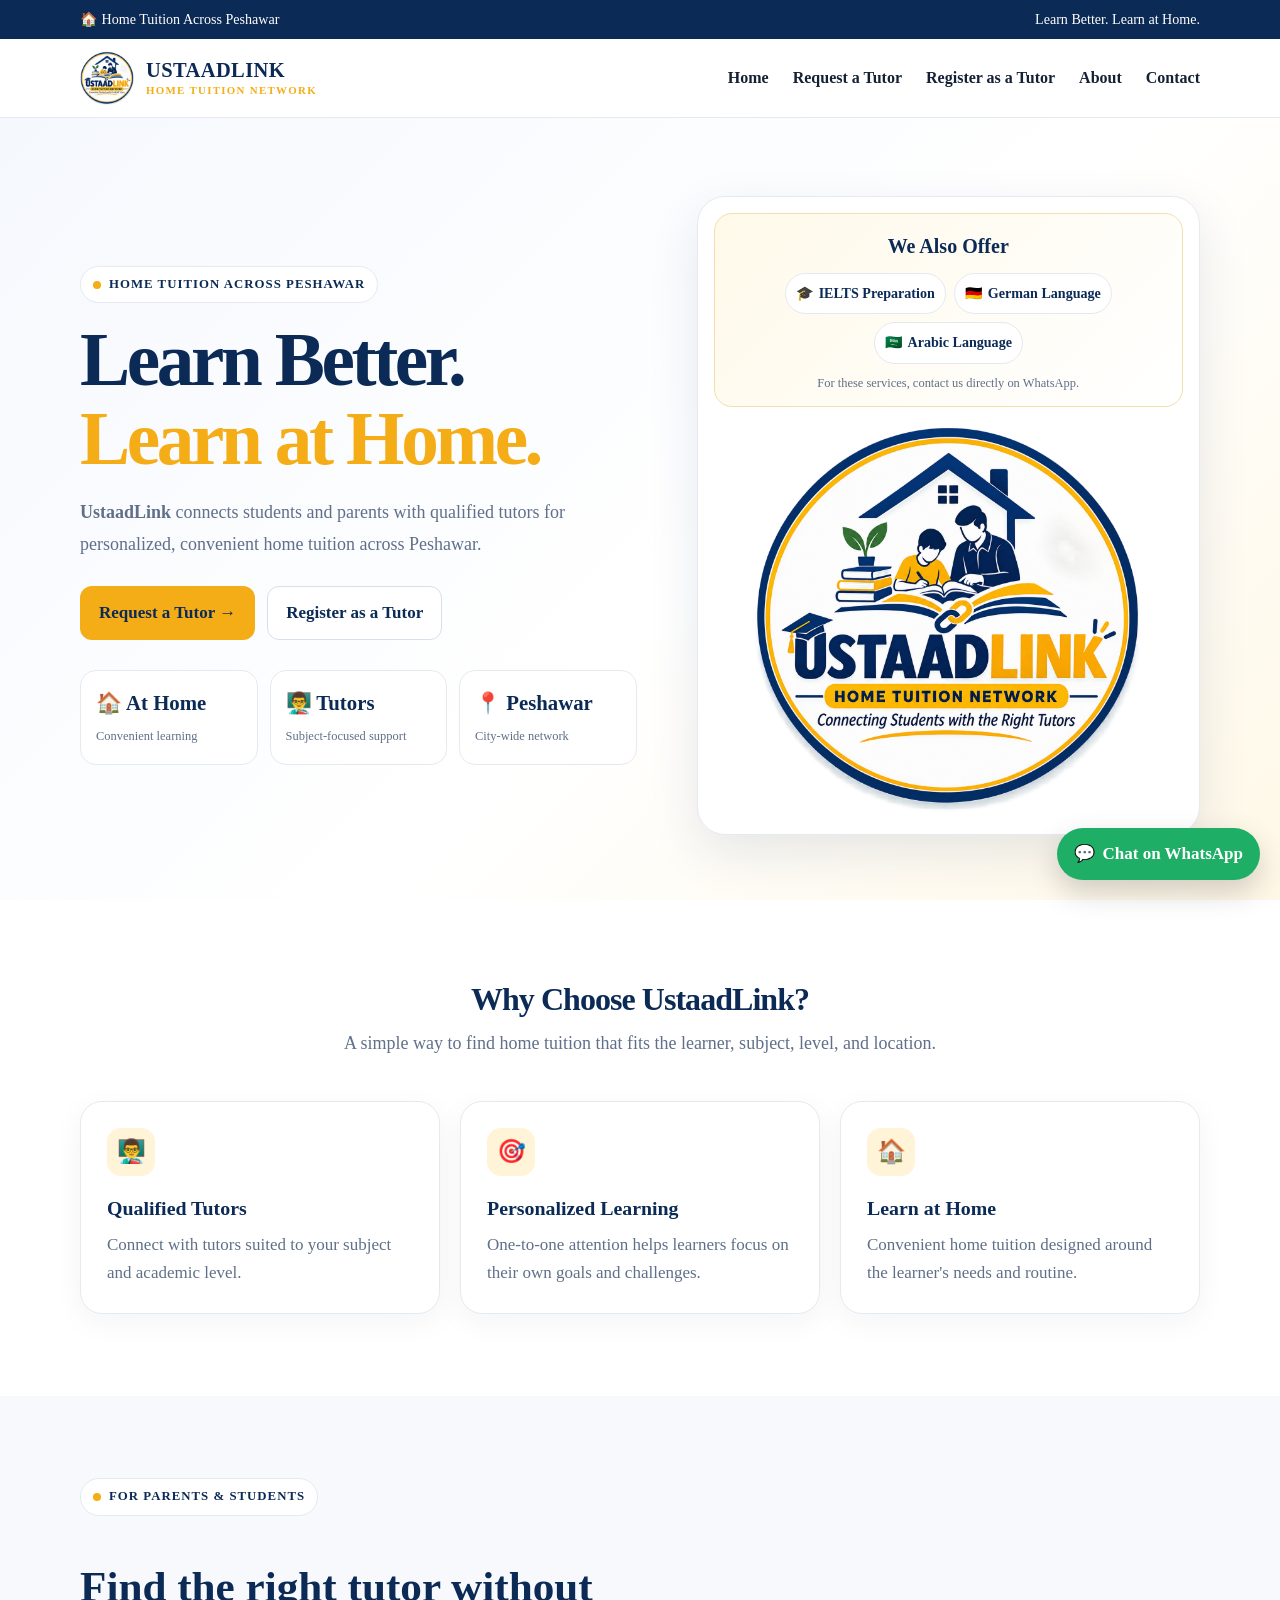
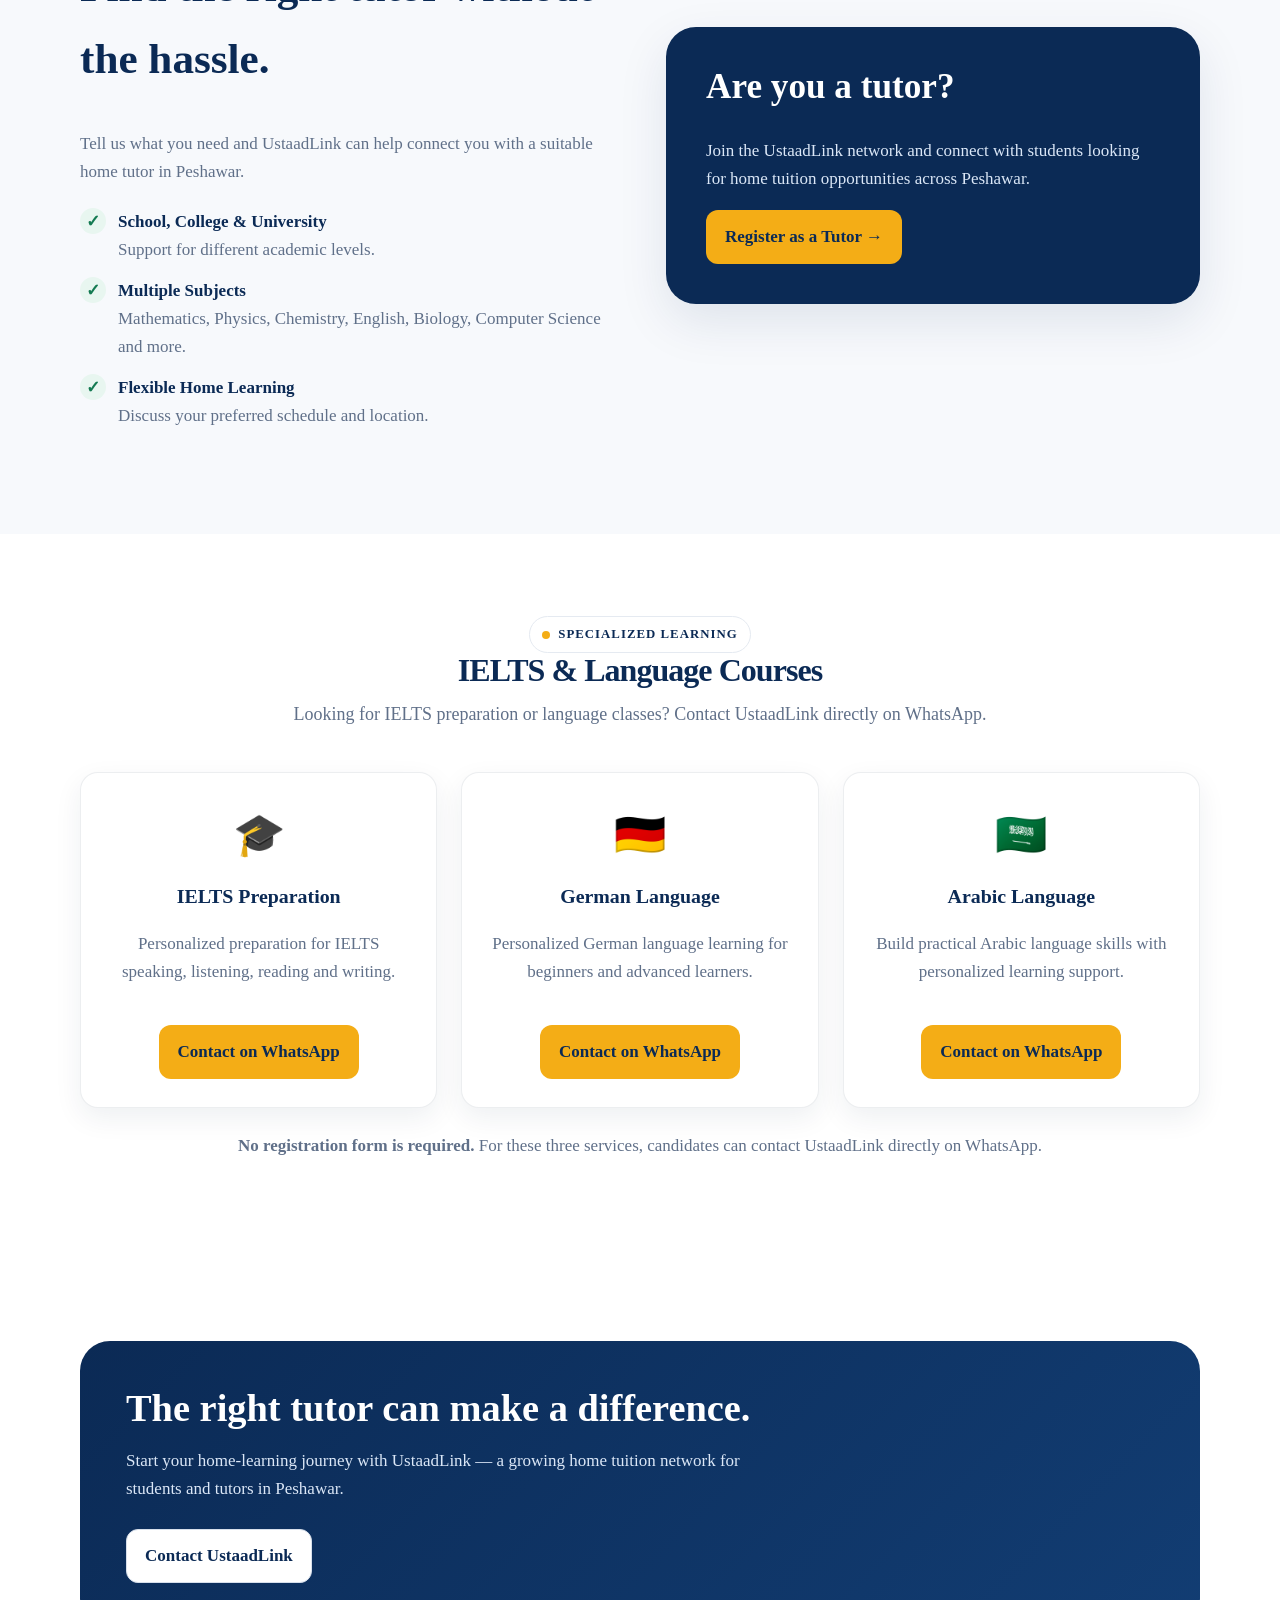
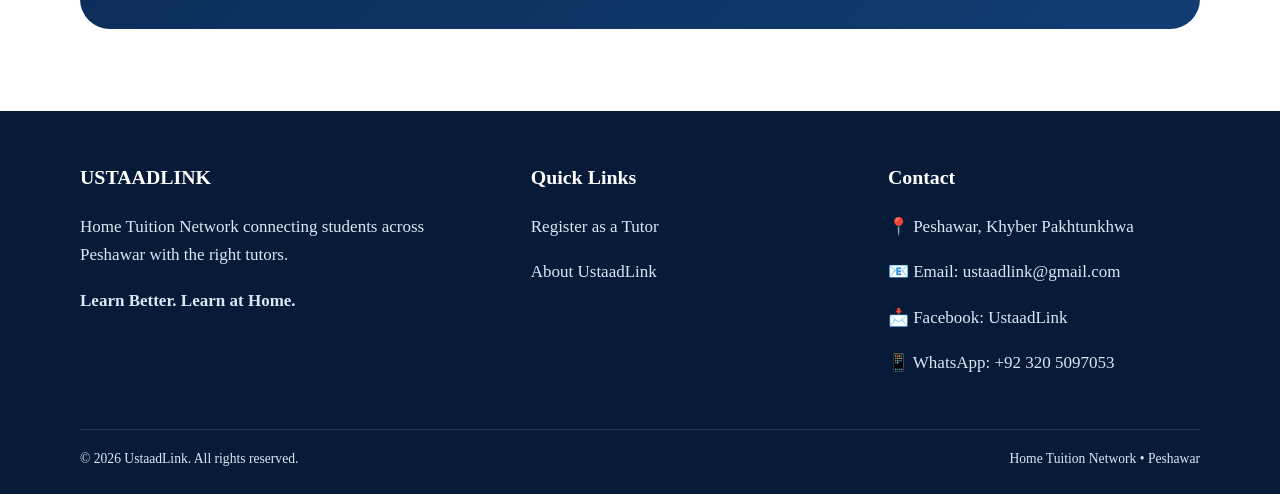
==== commit 70b0c624: "Add files via upload" ====
--- a/index.html
+++ b/index.html
@@ -10,7 +10,7 @@
 <header class="nav"><div class="container nav-inner">
 <a class="brand" href="index.html"><img src="assets/ustaadlink-logo.png" alt="UstaadLink logo"><div class="brand-text"><strong>USTAADLINK</strong><span>HOME TUITION NETWORK</span></div></a>
 <button class="menu-btn" aria-label="Open menu">☰</button>
-<nav class="nav-links"><a class="active" href="index.html">Home</a><a class="" href="https://docs.google.com/forms/d/e/1FAIpQLSf3kfEa26MfJnzSAcsX6FRQfV_d2puRMYpvAgBxADYD0AOOvg/viewform?usp=sharing&ouid=113590948950797809199" target="_blank" rel="noopener">Request a Tutor</a><a class="" href="https://docs.google.com/forms/d/e/1FAIpQLSexO3IpAbXvM3Q0B4hpcRJeRw_AQ2tTlvOj2KcFxLcwiENM4A/viewform?usp=dialog" target="_blank" rel="noopener">Register as a Tutor</a><a class="" href="about.html">About</a><a class="" href="contact.html">Contact</a><a class="btn btn-primary" href="https://docs.google.com/forms/d/e/1FAIpQLSf3kfEa26MfJnzSAcsX6FRQfV_d2puRMYpvAgBxADYD0AOOvg/viewform?usp=sharing&ouid=113590948950797809199" target="_blank" rel="noopener">Request a Tutor</a></nav>
+<nav class="nav-links"><a class="active" href="index.html">Home</a><a class="" href="https://docs.google.com/forms/d/e/1FAIpQLSf3kfEa26MfJnzSAcsX6FRQfV_d2puRMYpvAgBxADYD0AOOvg/viewform?usp=sharing&ouid=113590948950797809199" target="_blank" rel="noopener">Request a Tutor</a><a class="" href="https://docs.google.com/forms/d/e/1FAIpQLSexO3IpAbXvM3Q0B4hpcRJeRw_AQ2tTlvOj2KcFxLcwiENM4A/viewform?usp=dialog" target="_blank" rel="noopener">Register as a Tutor</a><a class="" href="about.html">About</a><a class="" href="contact.html">Contact</a></nav>
 </div></header>
 
 <main>
@@ -48,7 +48,7 @@
 <div class="checks"><div class="check"><span class="check-icon">✓</span><div><b>School, College & University</b><br><span style="color:var(--muted)">Support for different academic levels.</span></div></div>
 <div class="check"><span class="check-icon">✓</span><div><b>Multiple Subjects</b><br><span style="color:var(--muted)">Mathematics, Physics, Chemistry, English, Biology, Computer Science and more.</span></div></div>
 <div class="check"><span class="check-icon">✓</span><div><b>Flexible Home Learning</b><br><span style="color:var(--muted)">Discuss your preferred schedule and location.</span></div></div></div>
-<a class="btn btn-dark" href="https://docs.google.com/forms/d/e/1FAIpQLSf3kfEa26MfJnzSAcsX6FRQfV_d2puRMYpvAgBxADYD0AOOvg/viewform?usp=sharing&ouid=113590948950797809199" target="_blank" rel="noopener">Request a Tutor</a></div>
+</div>
 <div class="panel"><h2>Are you a tutor?</h2><p>Join the UstaadLink network and connect with students looking for home tuition opportunities across Peshawar.</p><a class="btn btn-primary" href="https://docs.google.com/forms/d/e/1FAIpQLSexO3IpAbXvM3Q0B4hpcRJeRw_AQ2tTlvOj2KcFxLcwiENM4A/viewform?usp=dialog" target="_blank" rel="noopener">Register as a Tutor →</a></div>
 </div></section>
 
@@ -69,7 +69,7 @@
   </div>
 </section>
 
-<section class="section"><div class="container"><div class="cta"><h2>The right tutor can make a difference.</h2><p>Start your home-learning journey with UstaadLink — a growing home tuition network for students and tutors in Peshawar.</p><div class="actions"><a class="btn btn-primary" href="https://docs.google.com/forms/d/e/1FAIpQLSf3kfEa26MfJnzSAcsX6FRQfV_d2puRMYpvAgBxADYD0AOOvg/viewform?usp=sharing&ouid=113590948950797809199" target="_blank" rel="noopener">Request a Tutor</a><a class="btn btn-outline" href="contact.html">Contact UstaadLink</a></div></div></div></section>
+<section class="section"><div class="container"><div class="cta"><h2>The right tutor can make a difference.</h2><p>Start your home-learning journey with UstaadLink — a growing home tuition network for students and tutors in Peshawar.</p><div class="actions"><a class="btn btn-outline" href="contact.html">Contact UstaadLink</a></div></div></div></section>
 </main>
 <footer class="footer">
 <div class="container footer-grid">
@@ -80,7 +80,7 @@
   </div>
   <div>
     <h3>Quick Links</h3>
-    <p><a href="https://docs.google.com/forms/d/e/1FAIpQLSf3kfEa26MfJnzSAcsX6FRQfV_d2puRMYpvAgBxADYD0AOOvg/viewform?usp=sharing&ouid=113590948950797809199" target="_blank" rel="noopener">Request a Tutor</a></p>
+    <p></p>
     <p><a href="https://docs.google.com/forms/d/e/1FAIpQLSexO3IpAbXvM3Q0B4hpcRJeRw_AQ2tTlvOj2KcFxLcwiENM4A/viewform?usp=dialog" target="_blank" rel="noopener">Register as a Tutor</a></p>
     <p><a href="about.html">About UstaadLink</a></p>
   </div>
--- a/styles.css
+++ b/styles.css
@@ -141,3 +141,15 @@
 .offer-links a:hover{border-color:var(--gold);transform:translateY(-1px);box-shadow:0 6px 14px rgba(11,42,85,.08)}
 .offer-note{font-size:.78rem;color:var(--muted);margin-top:9px}
 @media(max-width:850px){.hero-card-enhanced>img{max-width:78%}.offer-title{font-size:1.1rem}}
+
+/* Final readability pass */
+body { font-size: 17px; }
+.nav a, nav a { font-size: 16px; }
+.hero p { font-size: 18px; line-height: 1.75; }
+.hero h1 { line-height: 1.05; }
+.hero .btn, .hero a.btn, .cta a, .cta button { font-size: 17px; }
+.service-card h3 { font-size: 23px; }
+.service-card p { font-size: 17px; }
+.section-head h2 { font-size: 32px; }
+.section-head p { font-size: 18px; }
+.header-opportunities a { font-size: 15px; }
